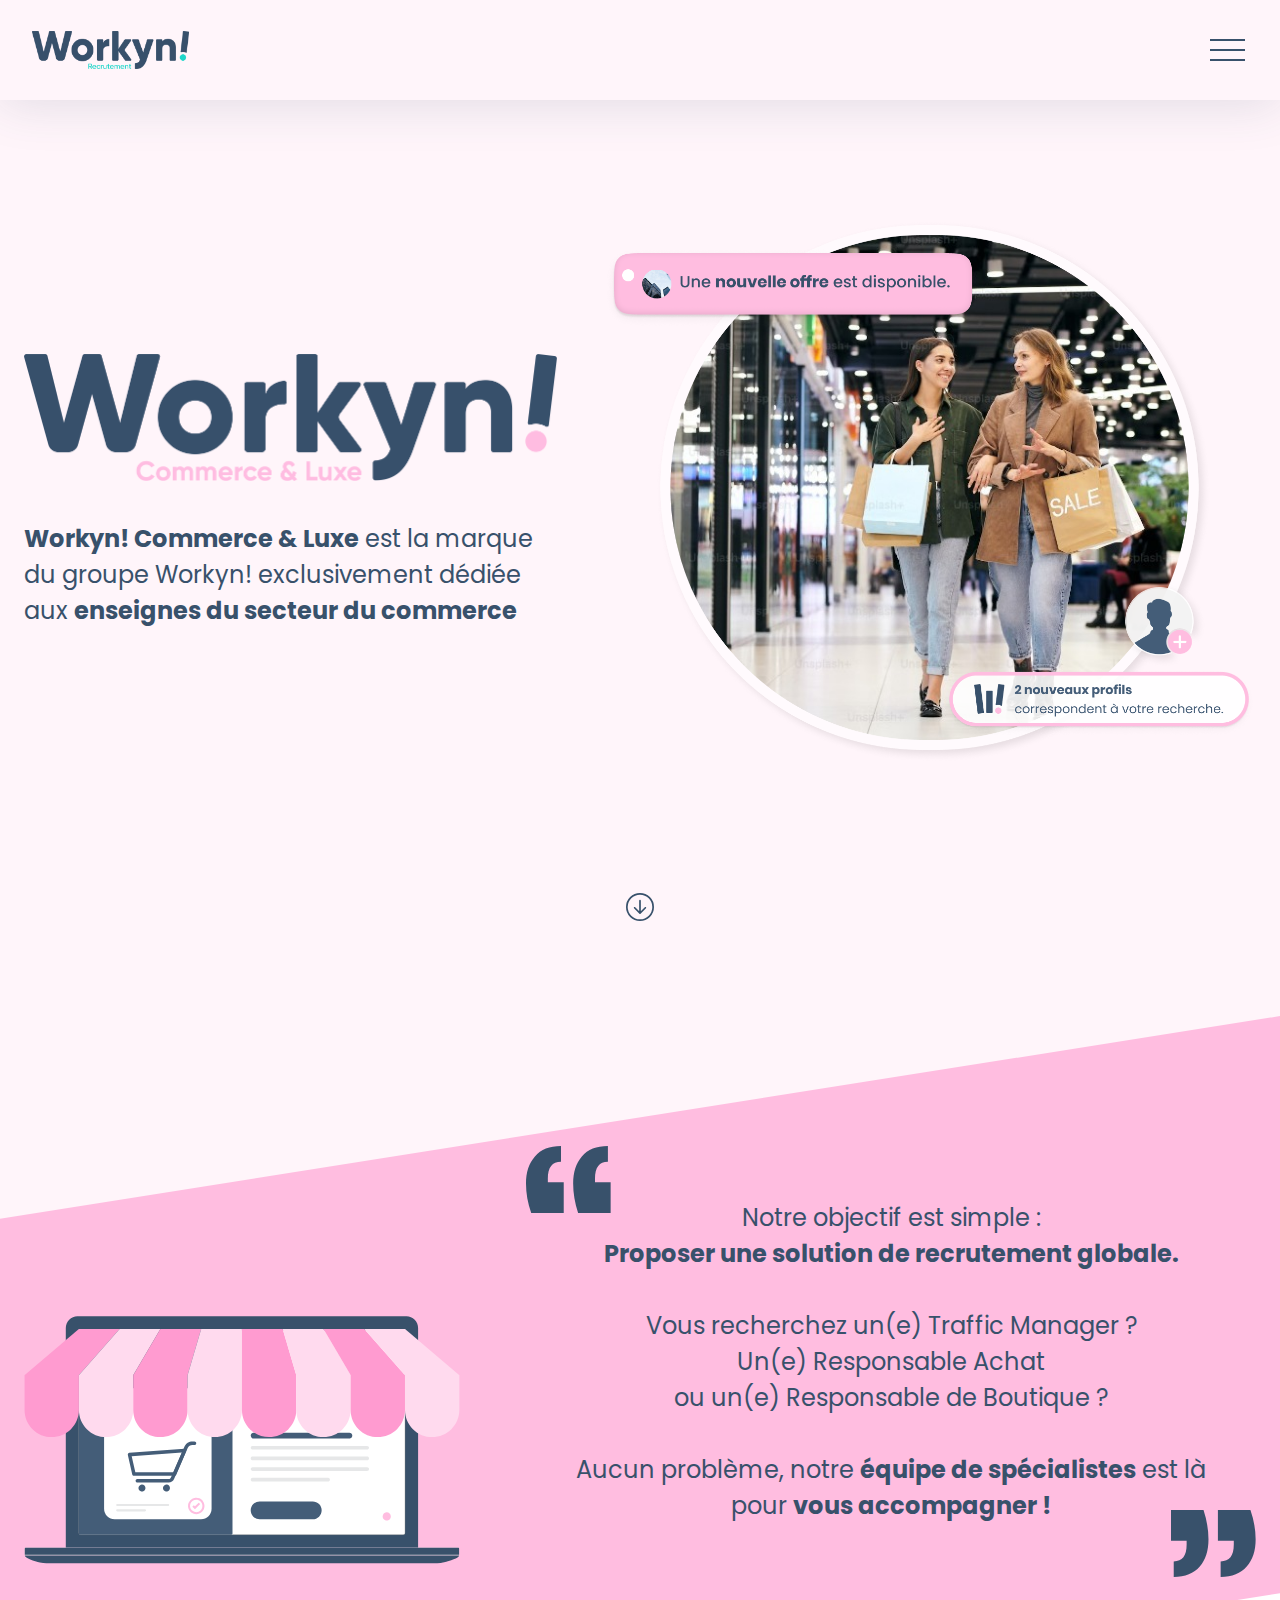
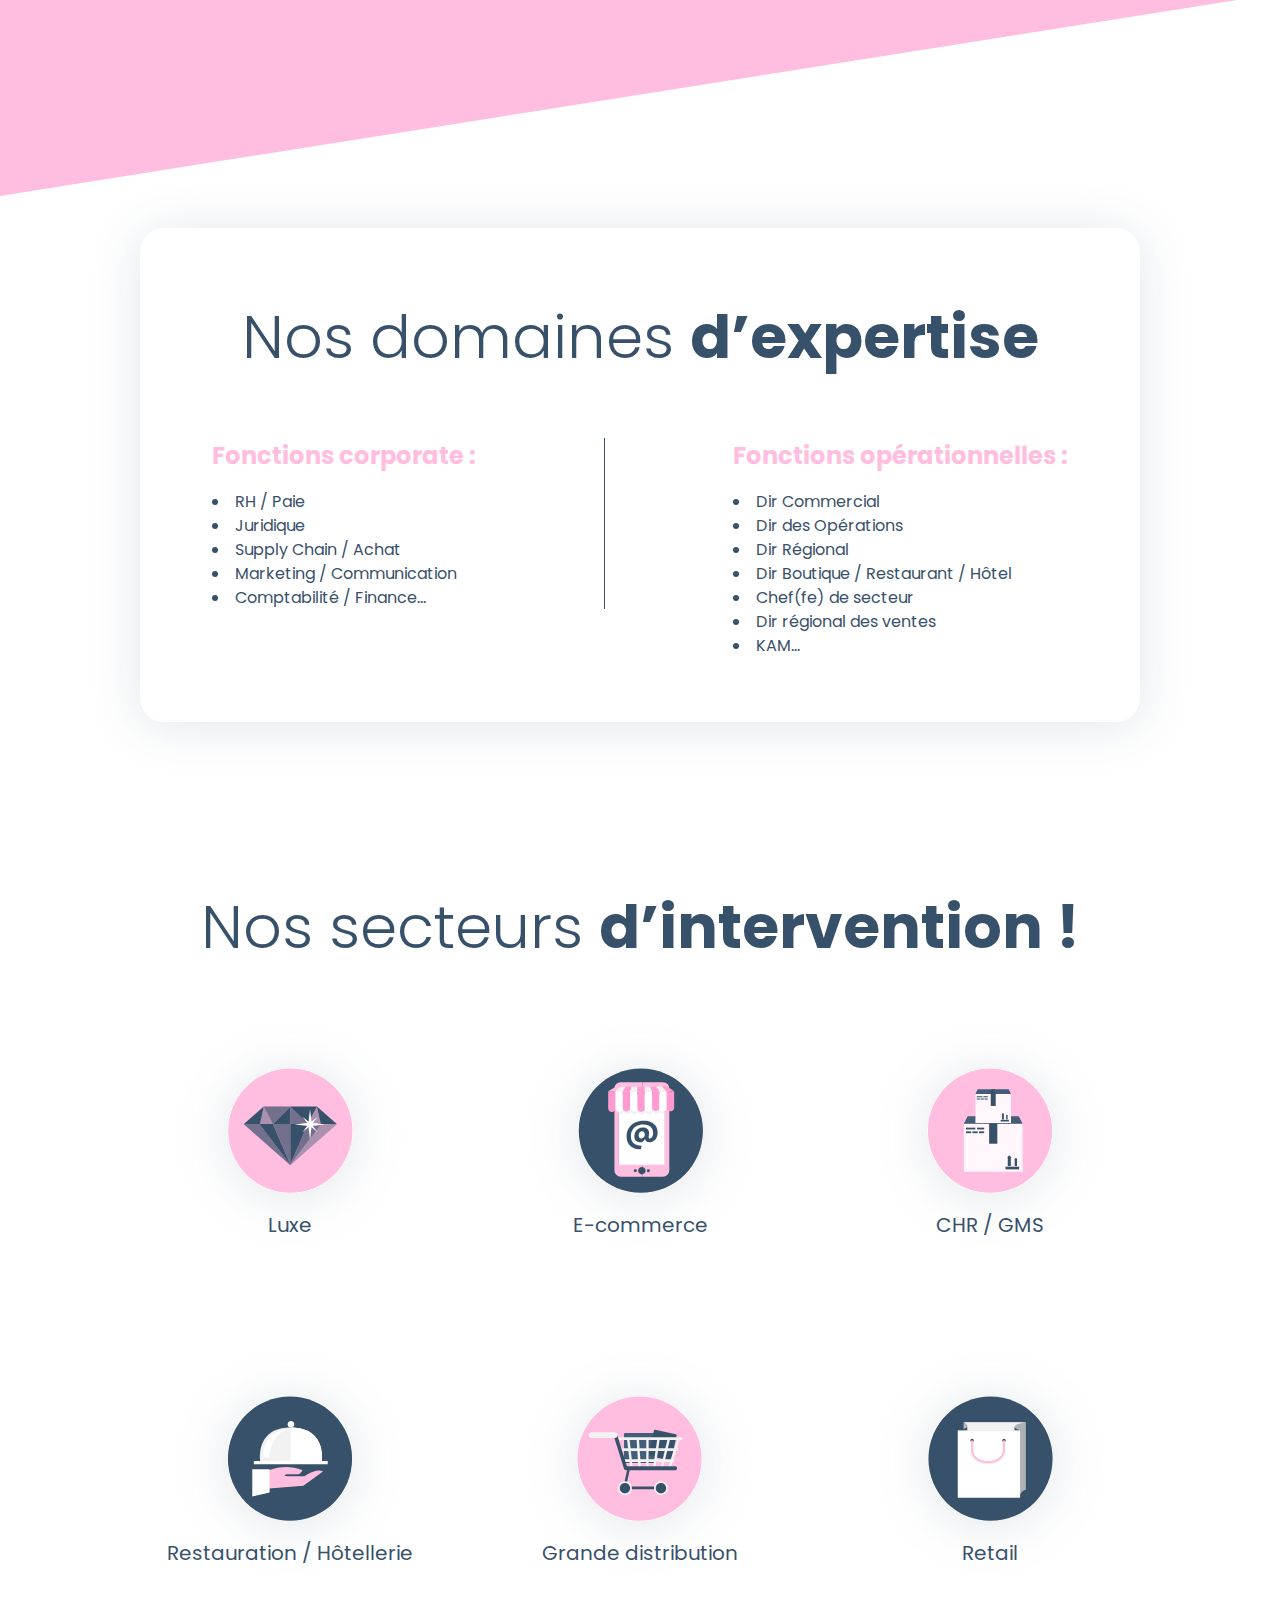
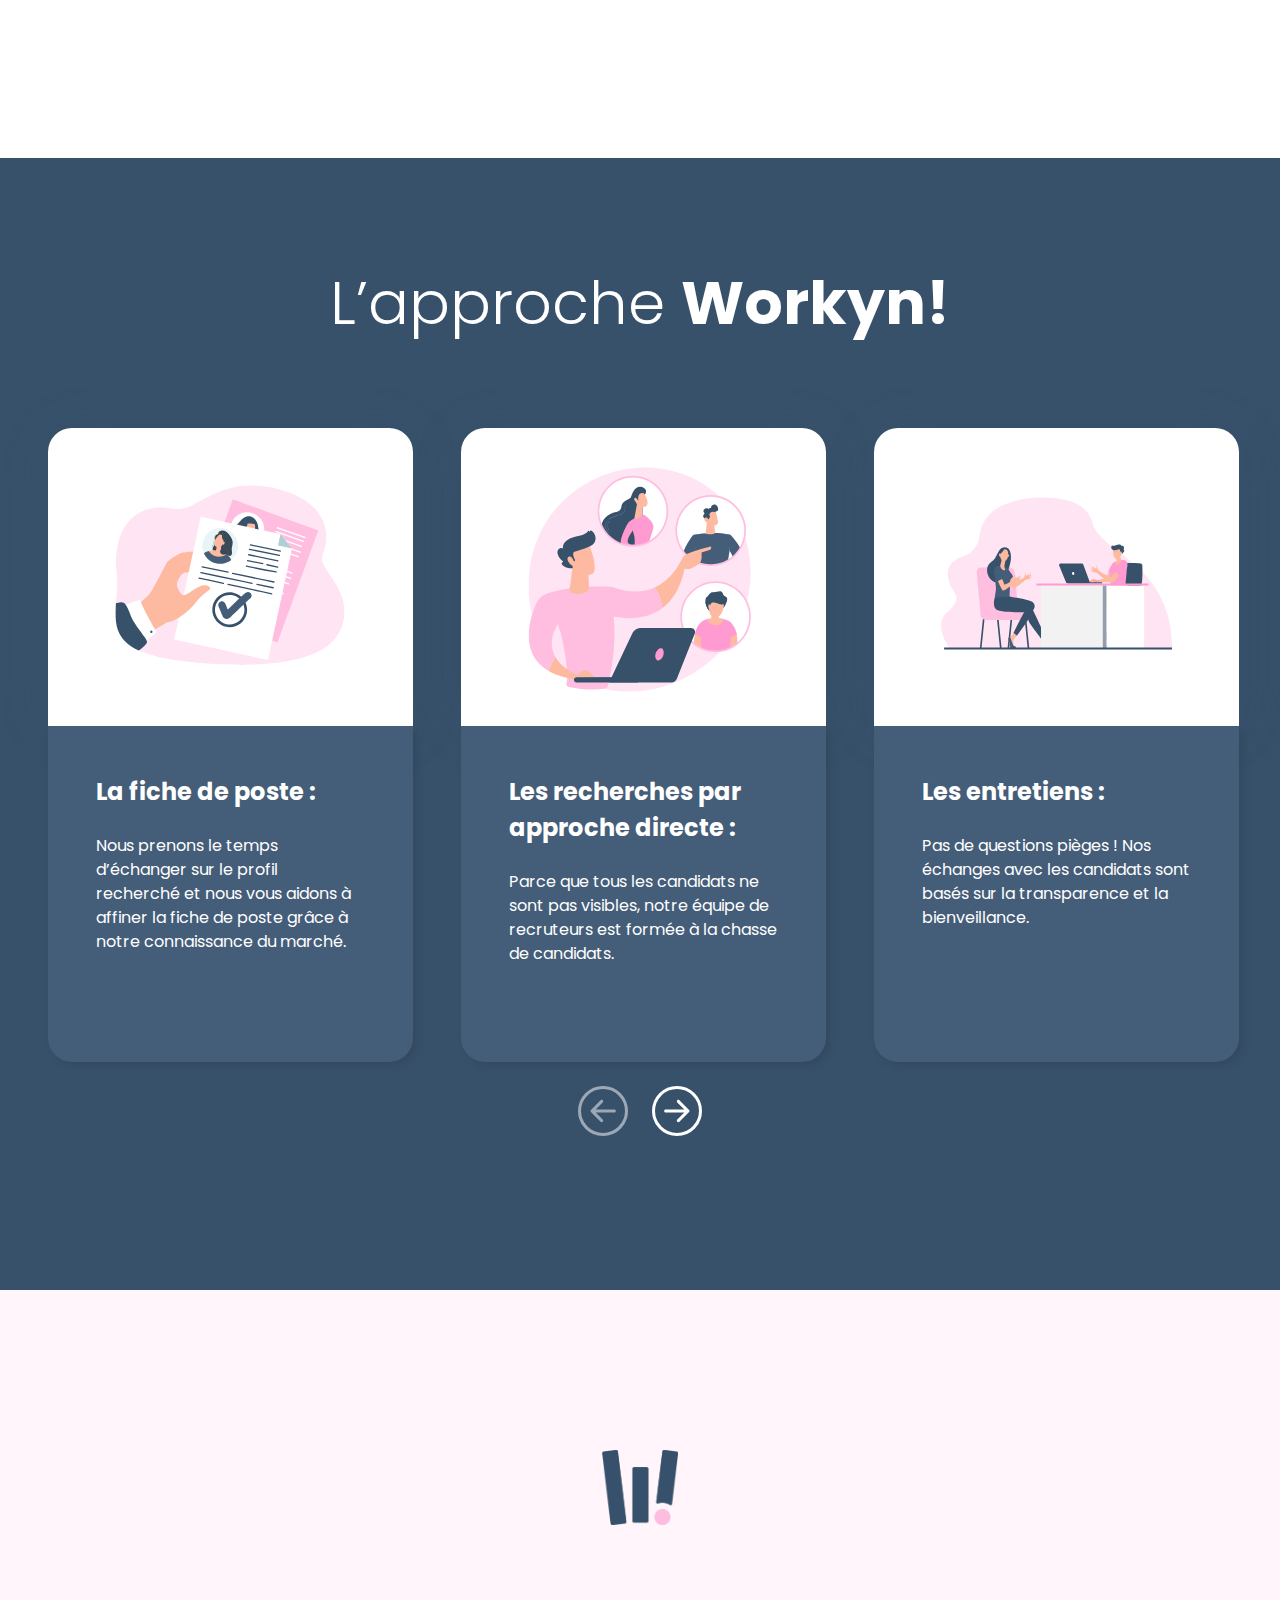
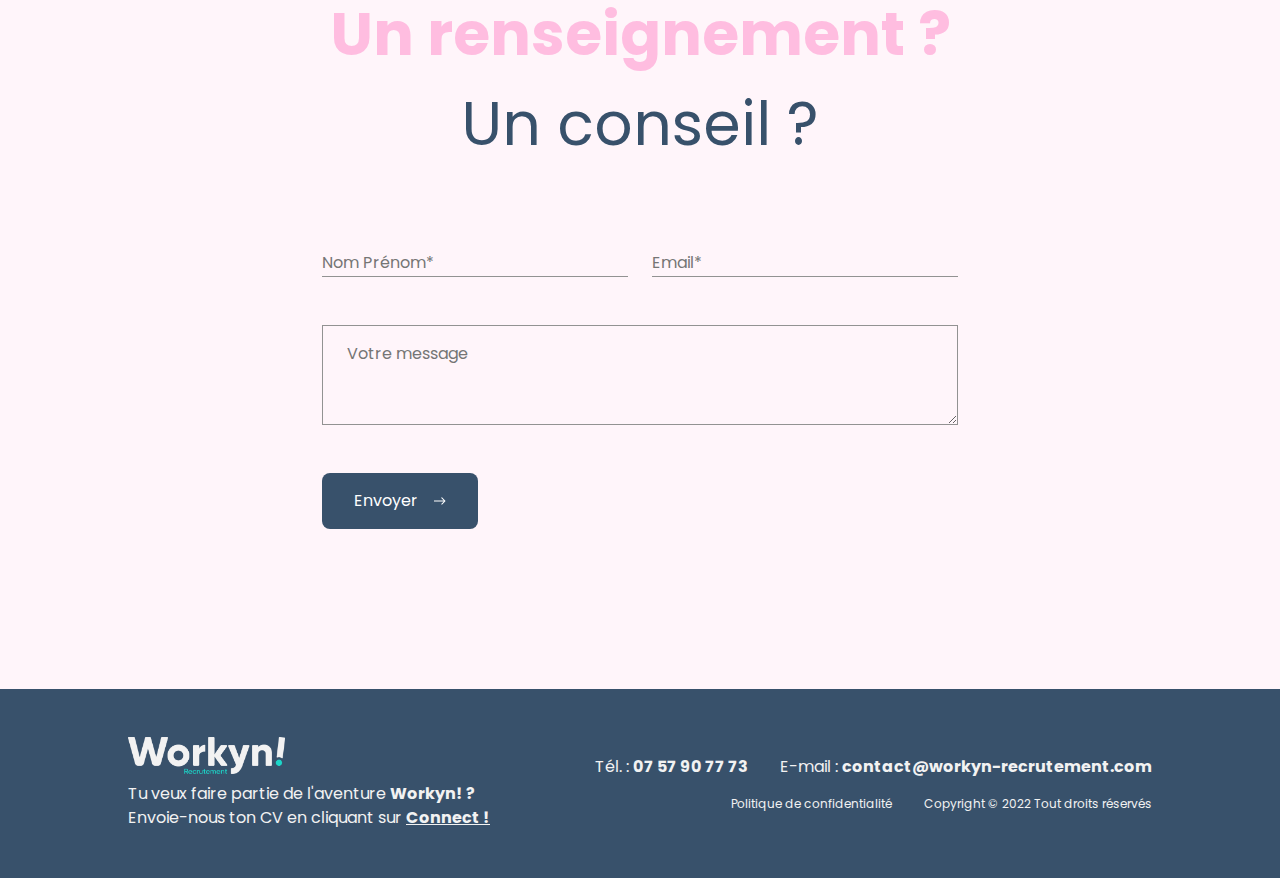
==== commerce-et-luxe.html @ 34194f25 "test" ====
<!DOCTYPE html>
<html lang="fr">

<head>
    <meta charset="UTF-8">
    <meta http-equiv="X-UA-Compatible" content="IE=edge">
    <meta name="viewport" content="width=device-width, initial-scale=1.0">
    <meta name="description" content="Le cabinet de recrutement exclusivement dédié au secteur du retail et du luxe">
    <title>Workyn! Commerce & Luxe</title>

    <!-- FEUILLE DE STYLE CSS -->
    <link rel="stylesheet" href="./style.css">

    <!-- FAVICON -->
    <link rel="icon" type="image/svg" href="./sources/icons/favicon/favicon_workyn_pink.svg">

    <!-- GOOGLE FONT POLICE -->
    <link rel="preconnect" href="https://fonts.googleapis.com">
    <link rel="preconnect" href="https://fonts.gstatic.com" crossorigin>
    <link href="https://fonts.googleapis.com/css2?family=Poppins:wght@100;200;300;400;500;600;700;800;900&display=swap"
        rel="stylesheet">
    <!-- SMTP JS -->
    <script defer src="https://smtpjs.com/v3/smtp.js"></script>

    <!-- SCRIPT JS CUSTOM -->
    <script type="text/javascript" src="./scripts/script.js" defer></script>
</head>

<body>
    <!-- ==================== HEADER ==================== -->
    <header class="  w_100 background_white">
        <div class="background_pink_light box_shadow">
            <div class="mw_1440_auto flex_between_center wrapper ">
                <a class="header_link_home" href="./index.html">
                    <img class="header_link_home_logo dblock w_100"
                        src="./sources/logos/workyn/blue/recrutement_4253_1012.png" alt="logo workyn">
                    <img class="header_link_home_icon dblock dnone w_100"
                        src="./sources/icons/workyn/blue/recrutement_1357_1334.png" alt="logo workyn">
                </a>
                <nav class="flex_center_center gap_24">
                    <a class="nav_links fw_700 color_pink " href="./commerce-et-luxe.html">Workyn! Commerce & Luxe</a>
                    <a class="nav_links fw_700 color_blue" href="./immobilier.html">Workyn! Immobilier</a>
                    <a class="nav_links fw_700 color_red" href="./legal-rh.html">Workyn! Légal & RH</a>
                    <a class="nav_links business" href="#section_goals_anchor">Qui sommes-nous ?</a>
                    <a target="_blank" class="nav_links business" href="https://workyn.teamtailor.com/#jobs">Nos offres
                        d’emploi</a>
                    <a class="nav_links business" href="#section_contact_anchor">Contacts</a>
                    <a target="_blank" href="https://www.linkedin.com/company/workyn-recrutement"><img class="dblock"
                            src="./sources/icons/linkedin/linkedin_pink.svg" alt="logo linkedin"></a>
                    <div class="header_scroll dnone flex_center_center gap_24">
                        <p>|</p>
                        <a class="nav_links business" href="#section_contact_anchor">Je recrute</a>
                        <a class="nav_links business" target="_blank" href="https://workyn.teamtailor.com/#jobs">Toutes
                            nos
                            offres</a>
                    </div>
                </nav>
                <button class="dnone nav_toggler" type="button" aria-label="toggle curtain navigation">
                    <span class="line l1"></span>
                    <span class="line l2"></span>
                    <span class="line l3"></span>
                </button>
            </div>
        </div>
    </header>
    <!-- ==================== MAIN ==================== -->
    <main>
        <!-- ==================== SECTION 1 Introduction sous page ==================== -->
        <section class="section_introduction_page background_pink_light">
            <div class="flex_between_center flex_column_under_1200 gap_48 gap_32_under_576 mw_1312_auto">
                <div class="section_introduction_page_content">
                    <img class="dblock w_100 mb_40 mb_24_under_576"
                        src="./sources/logos/workyn/blue/business_4268_1020.png" alt="logo business workyn">
                    <h1 class="h1_24_36 fadein"><strong>Workyn! Commerce & Luxe</strong> est la marque du groupe Workyn!
                        exclusivement dédiée
                        aux <strong>enseignes du secteur du commerce</strong></h1>
                </div>
                <img class="section_introduction_page_img dblock" src="./sources/img/section_hero/business.png"
                    alt="illustration business">
            </div>
            <div class="section_introduction_anchor section_introduction_page_anchor flex_center">
                <a href="#section_goals_anchor"><img class="dblock"
                        src="./sources/icons/arrow/arrow_down_blue_28_28.svg" alt="anchor blue">
            </div></a>
        </section>
        <!-- ==================== SECTION 2 GOALS ==================== -->
        <section class="section_goals  ">
            <div class="wrapper mw_1312_auto">
                <div class="section_goals_ribbon_container background_pink"></div>
                <div class="section_goals_content flex_between">
                    <div class="section_goals_content_img flex_column">
                        <img class="dblock" src="./sources/logos/pages/section_goals/business.svg" alt="photo antoine">
                    </div>
                    <div class="section_goals_content_text flex_column gap_16">
                        <span id="section_goals_anchor" class="anchor"></span>
                        <img class="dblock align_self_start" src="./sources/icons/quote/quote_blue_up_25_20.svg"
                            alt="quote icon">
                        <h3 class="color_blue_strong align_self_center text_center">Notre objectif est simple :
                            <br>
                            <strong>Proposer une solution de recrutement globale.</strong>
                            <br>
                            <br>Vous recherchez un(e) Traffic Manager ?
                            <br>Un(e) Responsable Achat
                            <br>ou un(e) Responsable de Boutique ?
                            <br>
                            <br>Aucun problème, notre <strong>équipe de spécialistes</strong> est là pour
                            <strong>vous
                                accompagner !</strong>
                        </h3>
                        <img class="dblock align_self_end second_element"
                            src="./sources/icons/quote/quote_blue_down_25_20.svg" alt="quote icon">
                    </div>
                </div>
            </div>
        </section>
        <!-- ==================== SECTION 3 EXPERT ==================== -->
        <section id="section_expert" class="section_expert background_white">
            <div class="section_expert_container box_shadow mw_1000_auto">
                <h2 class="text_center mb_56">Nos domaines <strong>d’expertise</strong></h2>
                <div class="section_expert_content flex_between">
                    <div>
                        <h4 class="color_pink mb_16">Fonctions corporate :</h4>
                        <ul>
                            <li>RH / Paie</li>
                            <li>Juridique</li>
                            <li>Supply Chain / Achat</li>
                            <li>Marketing / Communication</li>
                            <li>Comptabilité / Finance...</li>
                        </ul>
                    </div>
                    <div class="section_expert_content_separator background_blue_strong"></div>
                    <div>
                        <h4 class="color_pink mb_16">Fonctions opérationnelles :</h4>
                        <ul>
                            <li>Dir Commercial</li>
                            <li>Dir des Opérations</li>
                            <li>Dir Régional</li>
                            <li>Dir Boutique / Restaurant / Hôtel</li>
                            <li>Chef(fe) de secteur</li>
                            <li>Dir régional des ventes</li>
                            <li>KAM...</li>
                        </ul>
                    </div>
                </div>
            </div>
        </section>
        <!-- ==================== SECTION 4 SECTORS ==================== -->
        <section class="section_sectors background_white">
            <h2 class="text_center mb_48">Nos secteurs <strong>d’intervention !</strong></h2>
            <div class="section_sectors_container my_auto flex_column">
                <div class="">
                    <div class="section_sectors_img_container">
                        <img class="dblock" src="./sources/logos/sectors/business/sector1.svg" alt="sectors logo">
                        <span class="">Luxe</span>
                    </div>
                    <div class="section_sectors_img_container">
                        <img class="dblock" src="./sources/logos/sectors/business/sector2.svg" alt="sectors logo">
                        <span class="">E-commerce</span>
                    </div>
                    <div class="section_sectors_img_container">
                        <img class="dblock" src="./sources/logos/sectors/business/sector3.svg" alt="sectors logo">
                        <span class="">CHR / GMS</span>
                    </div>
                </div>
                <div class="">
                    <div class="section_sectors_img_container">
                        <img class="dblock" src="./sources/logos/sectors/business/sector4.svg" alt="sectors logo">
                        <span class="">Restauration / Hôtellerie</span>
                    </div>
                    <div class="section_sectors_img_container">
                        <img class="dblock" src="./sources/logos/sectors/business/sector5.svg" alt="sectors logo">
                        <span class="">Grande distribution</span>
                    </div>
                    <div class="section_sectors_img_container">
                        <img class="dblock" src="./sources/logos/sectors/business/sector6.svg" alt="sectors logo">
                        <span class="">Retail</span>
                    </div>
                </div>
            </div>
        </section>
        <!-- ==================== SECTION 5 APPROACH ==================== -->
        <section class="section_approach background_blue_strong">
            <span id="section_approach_top"></span>
            <h2 class="text_center color_white">L’approche <strong>Workyn!</strong></h2>
            <div class="section_approach_cards_container mw_1440_auto flex gap_48">
                <div class="section_approach_card">
                    <div class="section_approach_card_image flex_center_center background_white w_100">
                        <img class="dblock" src="./sources/logos/cards/business/card1.svg" alt="image cards APPROACH">
                    </div>
                    <div class="section_approach_card_content  color_white w_100">
                        <h4>La fiche de poste :</h4>
                        <p><br>Nous prenons le temps d’échanger sur le profil recherché et nous vous aidons à affiner la
                            fiche de poste grâce à notre connaissance du marché.</p>
                    </div>
                </div>
                <div class="section_approach_card">
                    <div class="section_approach_card_image flex_center_center background_white w_100">
                        <img class="dblock" src="./sources/logos/cards/business/card2.svg" alt="image cards APPROACH">
                    </div>
                    <div class="section_approach_card_content  color_white w_100">
                        <h4>Les recherches par approche directe :</h4>
                        <p><br>Parce que tous les candidats ne sont pas visibles, notre équipe de recruteurs est formée
                            à la chasse de candidats.</p>
                    </div>
                </div>
                <div class="section_approach_card">
                    <div class="section_approach_card_image flex_center_center background_white w_100">
                        <img class="dblock" src="./sources/logos/cards/business/card3.svg" alt="image cards APPROACH">
                    </div>
                    <div class="section_approach_card_content  color_white w_100">
                        <h4>Les entretiens :</h4>
                        <p><br>Pas de questions pièges ! Nos échanges avec les candidats sont basés sur la transparence
                            et la bienveillance.</p>
                    </div>
                </div>
                <div class="section_approach_card">
                    <div class="section_approach_card_image flex_center_center background_white w_100">
                        <img class="dblock" src="./sources/logos/cards/business/card4.svg" alt="image cards APPROACH">
                    </div>
                    <div class="section_approach_card_content  color_white w_100">
                        <h4>Les remontées d’informations :</h4>
                        <p><br>Tout au long du processus de recrutement, nous vous partageons les informations
                            spécifiques au secteur (rémunération, volumétrie de CV, concurrence…).</p>
                    </div>
                </div>
                <div class="section_approach_card">
                    <div class="section_approach_card_image flex_center_center background_white w_100">
                        <img class="dblock" src="./sources/logos/cards/business/card5.svg" alt="image cards APPROACH">
                    </div>
                    <div class="section_approach_card_content  color_white w_100">
                        <h4>Le suivi post intégration :</h4>
                        <p><br>Notre collaboration ne s’arrête pas au recrutement du candidat. Tous les candidats
                            bénéficient d’un suivi personnalisé après leur prise de poste.</p>
                    </div>
                </div>
            </div>
            <div class="section_approach_cards_buttons flex_center_center mw_1440_auto gap_24">
                <span id="section_approach_cards_button_previous">
                    <img class="dblock" src="./sources/icons/arrow/arrow_circle_white.svg" alt="arrow">
                </span>
                <span class="active" id="section_approach_cards_button_next"><img class="dblock"
                        src="./sources/icons/arrow/arrow_circle_white.svg" alt="arrow"></span>
            </div>
            <span id="section_approach_bottom" class="anchor"></span>
        </section>
        <!-- ==================== SECTION 6 CONTACT ==================== -->
        <section class="background_pink_light">
            <div id="section_contact_anchor" class="section_contact mw_700_auto">
                <img class="section_contact_icon dblock my_auto mb_64"
                    src="./sources/icons/workyn/blue/business_1357_1334.png" alt="logo workyn contact">
                <h2 class="text_center fw_400 mb_80">
                    <strong class="color_pink">Un renseignement ?</strong>
                    <br>Un conseil ?
                </h2>

                <form onsubmit="Mail(); reset(); return false;">
                    <div class="flex flex_column_under_576 gap_24 mb_48">
                        <input required class="color_grey border_1_bottom_grey dblock w_100" type="text" id="name"
                            name="name" placeholder="Nom Prénom*" pattern="[( )a-zA-Z0-9._%+-]{2,50}" maxlength="50">
                        <input required class="color_grey border_1_bottom_grey dblock w_100" type="text" id="email"
                            name="email" placeholder="Email*" pattern="[a-z0-9._%+-]+@[a-z0-9.-]+\.[a-z]{2,4}$"
                            maxlength="50">
                    </div>
                    <div class="mb_48">
                        <textarea required class="color_grey border_1_grey dblock w_100" id="message" name="message"
                            maxlength="1000" placeholder="Votre message"></textarea>
                    </div>

                    <div class="flex_between_center button_box">
                        <button disabled
                            class="dnone button_classic border_1_blue_strong hover_background_blue_strong_color_white transition_200ms_easeout">Joindre
                            un fichier</button>
                        <button type="submit"
                            class="button_classic button_hover_arrow flex_center_center background_blue_strong color_white">
                            Envoyer<span class="background_blue_strong"></span><img
                                class="dblock transition_200ms_easeout"
                                src="./sources/icons/arrow/arrow_right_white_18_8.svg"
                                alt="icone fleche blanche droite"></button>
                    </div>
                </form>
            </div>
        </section>
    </main>
    <!-- ==================== FOOTER ==================== -->
    <footer class="background_blue_strong color_white_break">
        <div class="mw_1440_auto wrapper">
            <div class=" footer_container flex_between_center flex_column_center_center_under_1200 ">

                <div class="footer_container_left">
                    <img class="my_auto_under_1200 dblock mb_8 mb_32_under_1200"
                        src="./sources/logos/workyn/white/recrutement_4253_1012.png" alt="logo workyn footer">
                    <p class="mw_250_under_1200 mb_32_under_1200 text_center_under_1200">Tu veux faire partie de
                        l'aventure
                        <strong>Workyn! ?</strong>
                        <br> Envoie-nous ton CV en cliquant sur
                        <a target="_blank" class="fw_700 underline" href="https://workyn.teamtailor.com/connect">Connect
                            !</a>
                    </p>
                </div>

                <div class="footer_container_right">
                    <div
                        class="flex flex_column_center_center_under_1200 gap_32 gap_8_under_1200 mb_16 mb_32_under_1200">
                        <p class="text_center_under_1200">Tél. : <strong class="dblock_under_1200">07 57 90 77
                                73</strong>
                        </p>
                        <p class="text_center_under_1200">E-mail : <strong
                                class="dblock_under_1200">contact@workyn-recrutement.com</strong></p>
                    </div>
                    <div class="flex_end_center flex_column_center_center_under_1200 gap_32 gap_8_under_1200">
                        <a class="p_small" href="./about/privacy.html">Politique de confidentialité</a>
                        <a class="p_small" href="./about/legal.html">Copyright © 2022 Tout droits réservés</a>
                    </div>
                </div>
            </div>
        </div>
    </footer>
</body>

</html>
---- style.css ----
/*================================ RESET CSS =======================================*/
html {
    scroll-behavior: smooth;
}

main {
    overflow: hidden;
}

*,
::after,
::before {
    margin: 0;
    padding: 0;
    box-sizing: border-box;
}

a,
button,
input,
select,
textarea {
    text-decoration: none;
    background: none;
    border: none;
    outline: none;
    color: inherit;
    font-family: inherit;
    font-style: inherit;
    font-weight: inherit;
    font-size: inherit;
    line-height: inherit;
}

a,
button {
    cursor: pointer;
}

a:focus,
a:active,
button:focus,
button:active,
input:active,
input:focus,
select:active,
select:focus,
textarea:active,
textarea:focus {
    outline: none;
    outline-color: transparent !important;
}

ul {
    list-style-position: inside;
}


/*================================ COULEUR =======================================*/

:root {
    --black: #000000;
    --white: #ffffff;
    --white_break: #F2F2F2;
    --grey: #929292;
    --blue_strong: #38516B;
    --blue: #236FE0;
    --blue_light: #236FE014;
    --green: #1DD6C9;
    --green_light: #F5FFFE;
    --pink: #FFBDE0;
    --pink_light: #FFBDE026;
    --red: #800639;
    --red_light: #F8F2F5;
    /* SHADOW-1 */
    --shadow-1: 0px 4px 50px 0px rgba(56, 81, 107, 0.15);
}

.background_black {
    background-color: var(--black);
}

.color_black {
    color: var(--black);
}

.background_white {
    background-color: var(--white);
}

.color_white {
    color: var(--white);
}

.background_white_break {
    background-color: var(--white_break)
}

.color_white_break {
    color: var(--white_break);
}

.background_grey {
    background-color: var(--grey);
}

.color_grey {
    color: var(--grey);
}

.background_blue_strong {
    background-color: var(--blue_strong);
}

.color_blue_strong {
    color: var(--blue_strong);
}

.background_blue {
    background-color: var(--blue);
}

.color_blue {
    color: var(--blue);
}

.background_blue_light {
    background-color: var(--blue_light);
}

.color_blue_light {
    color: var(--blue_light);
}

.background_green {
    background-color: var(--green);
}

.color_green {
    color: var(--green);
}

.background_green_light {
    background-color: var(--green_light);
}

.color_green_light {
    color: var(--green_light);
}

.background_pink {
    background-color: var(--pink);
}

.color_pink {
    color: var(--pink);
}

.background_pink_light {
    background-color: var(--pink_light);
}

.color_pink_light {
    color: var(--pink_light);
}

.background_red {
    background-color: var(--red);
}

.color_red {
    color: var(--red);
}

.background_red_light {
    background-color: var(--red_light);
}

.color_red_light {
    color: var(--red_light);
}

/*================================ FONTS =======================================*/
html {
    color: var(--blue_strong);
    background-color: var(--white);
    font-family: 'Poppins', sans-serif;
    font-size: 16px;
    line-height: 24px;
    font-style: normal;
    font-weight: 400;
}


/* Texte courant */
p {
    font-weight: 400;
    font-size: 16px;
    line-height: 24px;
}


/* Texte small */
.p_small {
    font-weight: 400;
    font-size: 12px;
    line-height: 18px;
}


/* Balise strong */
strong {
    font-weight: 700;
}


/* Titres principaux */
h1 {
    font-weight: 600;
    font-size: 22px;
    line-height: 26.4px;
}

.h1_24_36 {
    font-weight: 400;
    font-size: 24px;
    line-height: 36px;
}


.h1_32_48 {
    font-weight: 400;
    font-size: 32px;
    line-height: 48px;
}

h2 {
    font-weight: 300;
    font-size: 60px;
    line-height: 90px;
}

.h2_48_72 {
    font-weight: 400;
    font-size: 48px;
    line-height: 72px;
}

.h2_60_72 {
    font-weight: 300;
    font-size: 60px;
    line-height: 72px;
}


h3 {
    font-weight: 400;
    font-size: 24px;
    line-height: 36px;
}

h4 {
    font-weight: 700;
    font-size: 24px;
    line-height: 36px;
}

@media only screen and (max-width: 576px) {
    .h1_32_48 {
        font-size: 19px;
        line-height: 29px;
    }

    h2 {
        font-size: 35px;
        line-height: 52px;
    }

    .h2_48_72 {
        font-size: 30px;
        line-height: 45px;
    }

    .h2_60_72 {
        font-size: 35px;
        line-height: 39px;
    }

    h4 {
        font-size: 19px;
        line-height: 28px;
    }
}


/* Font-weight */

.fw_300 {
    font-weight: 300;
}

.fw_400 {
    font-weight: 400;
}

.fw_500 {
    font-weight: 500;
}

.fw_600 {
    font-weight: 600;
}

.fw_700 {
    font-weight: 700;
}

.fw_800 {
    font-weight: 800;
}

.fw_900 {
    font-weight: 900;
}


/*================================ FLEXBOX =======================================*/

.flex {
    display: flex;
    flex-direction: row;
}

.flex_center {
    display: flex;
    flex-direction: row;
    justify-content: center;
}

.flex_start_start {
    display: flex;
    flex-direction: row;
    justify-content: flex-start;
    align-items: start;
}

.flex_start_center {
    display: flex;
    flex-direction: row;
    justify-content: flex-start;
    align-items: center;
}

.flex_start_end {
    display: flex;
    flex-direction: row;
    justify-content: flex-start;
    align-items: flex-end;
}

.flex_center_center {
    display: flex;
    flex-direction: row;
    justify-content: center;
    align-items: center;
}

.flex_center_start {
    display: flex;
    flex-direction: row;
    justify-content: center;
    align-items: start;
}

.flex_between {
    display: flex;
    flex-direction: row;
    justify-content: space-between;
}

.flex_between_center {
    display: flex;
    flex-direction: row;
    justify-content: space-between;
    align-items: center;
}

.flex_end_center {
    display: flex;
    flex-direction: row;
    justify-content: flex-end;
    align-items: center;
}

.flex_column {
    display: flex;
    flex-direction: column;
}

.flex_column_center_center {
    display: flex;
    flex-direction: column;
    justify-content: center;
    align-items: center;
}

.flex_column_reverse {
    display: flex;
    flex-direction: column-reverse;
}

.flex_column_end {
    display: flex;
    flex-direction: column;
    justify-content: end;
}

.flex_column_between {
    display: flex;
    flex-direction: column;
    justify-content: space-between;
}

.flex_wrap {
    flex-wrap: wrap;
}

.flex_nowrap {
    flex-wrap: nowrap;
}

.flex_none {
    flex: none;
}

.align_self_start {
    align-self: flex-start;
}

.align_self_center {
    align-self: center;
}

.align_self_end {
    align-self: flex-end;
}

@media only screen and (max-width: 1200px) {
    .flex_column_under_1200 {
        flex-direction: column;
    }

    .flex_column_reverse_center_under_1200 {
        flex-direction: column-reverse;
        align-items: center;
    }

    .flex_column_center_center_under_1200 {
        display: flex;
        flex-direction: column;
        justify-content: center;
        align-items: center;
    }
}

@media only screen and (max-width: 576px) {
    .flex_column_under_576 {
        flex-direction: column;
    }
}


/*================================ TEXT ALIGN BORDER RADIUS DISPLAY BLOCK & NONE =======================================*/

.text_center {
    text-align: center;
}



.text_left {
    text-align: left;
}

.text_right {
    text-align: right;
}

.underline {
    text-decoration: underline;
}

.dblock {
    display: block;
}

.dinline {
    display: inline;
}

.dnone {
    display: none;
}

@media only screen and (max-width: 1200px) {
    .text_center_under_1200 {
        text-align: center;
    }

    .dblock_under_1200 {
        display: block;
    }
}

/*================================ MARGIN PADDING GAP WIDTH HEIGHT =======================================*/
.mw_100 {
    max-width: 100%;
}

.mw_560 {
    max-width: 560px;
}

.mw_581 {
    max-width: 581px;
}

.mw_650 {
    max-width: 650px;
}

.mw_700_auto {
    max-width: 700px;
    margin: auto;
}

.mw_730 {
    max-width: 730px;
}

.mw_800_auto {
    max-width: 800px;
    margin: auto;
}

.mw_900 {
    max-width: 900px;
}

.mw_900_auto {
    max-width: 900px;
    margin: auto;
}

.mw_1000_auto {
    max-width: 1000px;
    margin: auto;
}

.mw_1090_auto {
    max-width: 1090px;
    margin: auto;
}

.mw_1312_auto {
    max-width: 1312px;
    margin: auto;
}

.mw_1440_auto {
    max-width: 1440px;
    margin: auto;
}

.m_auto {
    margin: auto;
}

.my_auto {
    margin-left: auto;
    margin-right: auto;
}

.mr_auto {
    margin-right: auto;
}

.mb_8 {
    margin-bottom: 8px;
}

.mb_16 {
    margin-bottom: 16px;
}

.mb_24 {
    margin-bottom: 24px;
}

.mb_32 {
    margin-bottom: 32px;
}

.mb_40 {
    margin-bottom: 40px;
}

.mb_48 {
    margin-bottom: 48px;
}

.mb_56 {
    margin-bottom: 56px;
}

.mb_64 {
    margin-bottom: 64px;
}

.mb_80 {
    margin-bottom: 80px;
}

.mb_160 {
    margin-bottom: 160px;
}

.gap_8 {
    gap: 8px;
}

.gap_16 {
    gap: 16px;
}

.gap_24 {
    gap: 24px;
}

.gap_32 {
    gap: 32px;
}

.gap_48 {
    gap: 48px;
}

.gap_80 {
    gap: 80px;
}

.w_100 {
    width: 100%;
}

@media only screen and (max-width: 1200px) {
    .my_auto_under_1200 {
        margin-left: auto;
        margin-right: auto;
    }

    .mw_250_under_1200 {
        max-width: 250px;
    }

    .mb_32_under_1200 {
        margin-bottom: 32px;
    }

    .gap_8_under_1200 {
        gap: 8px;
    }
}

@media only screen and (max-width: 768px) {
    .gap_48_under_768 {
        gap: 48px;
    }
}



@media only screen and (max-width: 576px) {
    .gap_16_under_576 {
        gap: 16px;
    }

    .gap_32_under_576 {
        gap: 32px;
    }

    .mb_24_under_576 {
        margin-bottom: 24px;
    }
}



/*================================ COMPOSANTS PROJET =======================================*/

.button_classic {
    padding: 16px 32px;
    border-radius: 8px;
}

.button_hover_arrow>span {
    height: 20px;
    width: 16px;
    z-index: 10;
}

.button_hover_arrow>img {
    margin-left: -6px;
}

.button_hover_arrow:hover>img {
    transform: translateX(6px);
}

.border_1_grey {
    border: 1px solid var(--grey);
}

.border_1_blue_strong {
    border: 1px solid var(--blue_strong);
}

.border_1_bottom_grey {
    border-bottom: 1px solid var(--grey);
}

.box_shadow {
    box-shadow: 0px 4px 50px rgba(56, 81, 107, 0.15);
}

.transition_200ms_easeout {
    transition-property: all;
    transition-duration: 200ms;
    transition-timing-function: ease-out;
}

.hover_background_blue_strong_color_white:hover {
    color: white;
    background-color: #38516B;
}

.anchor {
    position: absolute;
}

.fadein {
    animation: fadein 2s;
}

@keyframes fadein {
    0% {
        opacity: 0;
    }

    100% {
        opacity: 1;
    }
}

/*================================ HEADER =======================================*/
header {
    position: fixed;
    z-index: 99;
    /* transition: all 0.3s cubic-bezier(0.73, 0.11, 0.67, 0.84); */
}

header .wrapper {
    height: 100px;
    padding: 0px 64px;
}

.header_link_home_logo {
    width: 157px;
}

.header_link_home_icon {
    width: 36px;
}

.header_scroll>a {
    font-weight: 700;
}

header.header_big .header_link_home_logo {
    display: none !important;
}

header.header_big .header_link_home_icon {
    display: block !important;
}

header.header_big .header_scroll {
    display: flex !important;
}


.nav_links {
    border-bottom: 2px solid rgba(29, 214, 202, 0);
    font-size: 14px;
}

.nav_links:hover {
    border-bottom-color: var(--green);
}

.nav_links.realestate:hover {
    border-bottom-color: var(--blue);
}

.nav_links.business:hover {
    border-bottom-color: var(--pink);
}

.nav_links.legal:hover {
    border-bottom-color: var(--red);
}

nav>:nth-child(1):hover {
    border-bottom-color: var(--pink);
}

nav>:nth-child(2):hover {
    border-bottom-color: var(--blue);
}

nav>:nth-child(3):hover {
    border-bottom-color: var(--red);
}

/* pas possible car trop d'éléments au scroll */
/* nav>:nth-child(3) {
    margin-right: 50px;
} */


.nav_toggler {
    position: fixed;
    z-index: 10;
    /* au dessus de la navigation */
    top: 25px;
    right: 35px;
    height: 50px;
    width: 35px;
    border: none;
    outline: none;
    /* ici rien pour que ce soit + sympa, mais si accessibilité il faut le rajouter */
    cursor: pointer;
    justify-content: center;
    align-items: center;
    background: transparent;
    /* on voit que les spans */
}

.line {
    position: absolute;
    display: block;
    /* pour pouvoir donner des dimensions aux éléments */
    width: 100%;
    height: 2px;
    background: var(--blue_strong);
    transition: transform 0.3s ease-out, opacity 0.1s ease-out;
}

.l1 {
    transform: translateY(-10px);
}

.l3 {
    transform: translateY(10px);
}

/* Pour créer la croix quand on clique dessus */
.nav_toggler.active .l1 {
    transform: translateY(0px) rotate(135deg);
}

.nav_toggler.active .l2 {
    opacity: 0;
}

.nav_toggler.active .l3 {
    transform: translateY(0px) rotate(-135deg);
}

@media only screen and (max-width: 1440px) {
    header .wrapper {
        padding: 0 32px;
    }
}

@media only screen and (max-width: 1400px) {
    header .wrapper.active {
        height: auto;
        justify-content: center;
    }

    header .wrapper.active .header_link_home {
        display: none;
    }

    nav {
        flex-direction: column !important;
        transform: translateY(-100%);
        padding: 16px 0px;
    }

    nav.active {
        display: flex !important;
        transform: translate(0);
    }

    .header_scroll {
        flex-direction: column;
    }

    .header_scroll>p {
        display: none;
    }

    .nav_toggler {
        display: flex;
    }

    nav>:nth-child(3) {
        margin-right: 0px;
    }
}




/*================================ SECTION 1 INTRODUCTION =======================================*/
.section_introduction {
    padding: 192px 64px 88px 64px;
}

.section_introduction>div:first-of-type {
    row-gap: 32px;
    column-gap: 0px;
}

.section_introduction_illustration {
    width: 540px;
    max-width: 600px;
}

.section_introduction_anchor {
    margin-top: 32px;
}

.section_introduction_anchor img {
    animation: scale 1600ms ease-out infinite;
    margin-bottom: 5px;
}

@keyframes scale {
    from {
        transform: scale(1);
    }

    50% {
        transform: scale(1.35);
    }

    to {
        transform: scale(1);
    }
}

.section_introduction_animation_container {
    min-height: 72px;
    margin-bottom: 16px;
}

.section_introduction_animation_container span:last-of-type {
    position: relative;
}

.section_introduction_animation_container span:last-of-type:after {
    content: '';
    position: absolute;
    right: 8px;
    display: inline-block;
    height: 72px;
    width: 3px;
    background-color: var(--green);
    /* animation: cursor 1s infinite */
}

@keyframes cursor {
    0% {
        opacity: 1;
    }

    50% {
        opacity: 0;
    }

    100% {
        opacity: 1;
    }

}

.section_introduction {
    padding: 192px 64px 88px 64px;
}

@media only screen and (max-width: 1440px) {
    .section_introduction {
        padding: 192px 32px 88px 32px;
    }
}

@media only screen and (max-width: 1200px) {
    .section_introduction_illustration {
        width: 100%;
        margin-left: 0px;
    }

    .section_introduction_anchor {
        display: none;
    }
}


@media only screen and (max-width: 768px) {
    .section_introduction {
        padding: 192px 32px 45px 32px;
    }
}

@media only screen and (max-width: 576px) {
    .section_introduction {
        padding: 192px 24px 90px 24px;

    }

    .section_introduction_animation_container {
        min-height: 39px;
    }

    .section_introduction_animation_container span:last-of-type:after {
        height: 39px;
    }
}

/*================================ SECTION 2 BRANDS =======================================*/
.section_brands_content {
    padding: 88px 24px 80px 24px;
}

.section_brands_content h3 strong {
    position: relative;
}

.section_brands_content h3 strong img {
    position: absolute;
}

.section_brands_content h3 strong img.first_element {
    left: -35px;
    top: -12px;
}

.section_brands_content h3 strong img.second_element {
    right: -250px;
    bottom: 18px;
    /* bottom: -12px; */
}

.section_brands_cards {
    padding: 0px 24px;
    position: relative;
    display: flex;
    flex-flow: row nowrap;
    justify-content: center;
    gap: 36px;
}

.section_brands_card {
    border-radius: 32px;
    padding: 48px 40px;
    position: relative;
    width: calc(33.33% - 24px);
    max-width: 413px;
}

.section_brands_card_logo {
    display: block;
    margin: 0 auto 64px auto;
    width: 281px;
    max-width: 100%;
    height: auto;
}

.section_brands_card li {
    margin-left: 10px;
}

.section_brands_card a {
    margin: auto auto 0 0;
}

.section_brands_ribbon_container {
    position: absolute;
    left: 40%;
    top: 0;
    width: 200%;
    height: 250px;
}

.section_brands_ribbon {
    position: absolute;
    left: -50%;
    top: 20px;
    width: 200%;
    height: 300px;
    transform: rotate(9deg);
}

@media only screen and (max-width: 1200px) {
    .section_brands_ribbon {
        height: 800px;
    }

}

@media only screen and (max-width: 992px) {

    .section_brands_cards {
        flex-flow: column nowrap;
        align-items: center;
    }

    .section_brands_card {
        width: 100%;
        max-width: 413px;
    }

    .section_brands_card {
        padding: 32px;
    }

    .section_brands_card_logo {
        width: 268px;
        margin: 0 auto 24px auto;
    }
}



@media only screen and (max-width: 768px) {
    .section_brands_content {
        padding: 45px 124px 80px 124px;
    }

    .section_brands_content h3 strong img.second_element {
        right: -35px;
        bottom: -12px;
    }
}

@media only screen and (max-width: 576px) {
    .section_brands_content {
        padding: 45px 24px 80px 24px;
    }

    .section_brands_ribbon {
        height: 700px;
    }
}

/*================================ SECTION 3 RECRUITMENT =======================================*/
.section_recruitment {
    margin-top: 160px;
}

.section_recruitment_presentation {
    padding: 0px 64px;
    margin-bottom: 335px;
}

.section_recruitment_ribbon_background {
    height: 440px;
    position: relative;
}

.section_recruitment_ribbon_background_rotation {
    width: 200%;
    height: 530px;
    position: absolute;
    top: -265px;
    left: -50%;
    transform: rotate(-9deg);
}

.section_recruitment_ribbon_container {
    position: relative;
    top: -25%;
    padding: 0px 64px;
}


.section_recruitment_ribbon_container div img {
    width: 87px;
}

.section_recruitment_ribbon_container h3 {
    width: 90%;
}

.section_recruitment_ribbon_container_img {
    filter: drop-shadow(4px 4px 9px rgba(0, 0, 0, 0.10));
    position: absolute;
    width: 40%;
    top: -250px;
    right: 0;
}


@media only screen and (max-width: 1200px) {
    .section_recruitment_presentation {
        margin-bottom: 500px;
    }

    .section_recruitment_ribbon_container_img {
        top: -110%;
        right: 5%;
    }

}


@media only screen and (max-width: 768px) {
    .section_recruitment_presentation {
        padding: 0px 32px;
    }

    .section_recruitment_ribbon_container {
        top: -35%;
        padding: 0px 32px;
    }

    .section_recruitment_ribbon_container_img {
        width: 180px;
        top: -110px;
    }
}

@media only screen and (max-width: 576px) {
    .section_recruitment_presentation {
        padding: 0px 24px;
    }

    .section_recruitment_ribbon_container {
        top: -45%;
        padding: 0px 24px;
    }


}

/*================================ SECTION 4 ADN =======================================*/
.section_adn {
    padding: 0px 32px 0px 32px;
}

.section_adn_offers {
    padding: 88px 48px;
    border-radius: 16px;
    background-image: url('./sources/img/homepage_background.png');
    background-position: center;
    background-repeat: none;
    background-size: cover;
}

@media only screen and (max-width: 1200px) {
    .section_adn {
        padding: 160px 32px 0px 32px;
    }
}


@media only screen and (max-width: 576px) {

    .section_adn {
        padding: 0px 24px 0px 24px;
    }

    .section_adn_offers {
        padding: 48px 32px;
    }
}

/*================================ SECTION 5 CONTACT =======================================*/

.section_contact {
    padding: 160px 32px 160px 32px;
}

.section_contact_icon {
    width: 76px;
}

.section_contact form input {
    height: 28px;
}

.section_contact form textarea {
    padding: 16px 24px;
    height: 100px;
}

@media only screen and (max-width: 576px) {
    .section_contact {
        padding: 125px 8px 160px 8px;
    }

    .section_contact form {
        padding: 0px 16px;
    }

    .section_contact form .button_box {
        flex-direction: column;
        align-items: start;
        gap: 8px;

    }
}

/*================================ SECTION 1 SOUS PAGE INTRODUCTION =======================================*/
.section_introduction_page {
    padding: 220px 24px 0px 24px;
}

.section_introduction_page_content {
    width: 533px;
    max-width: 100%;
}

.section_introduction_page_img {
    width: 650px;
    max-width: 100%;
}

.section_introduction_page_anchor {
    margin-top: 130px;
}

@media only screen and (max-width: 1200px) {
    .section_introduction_page {
        padding: 220px 24px 0px 24px;
    }
}

@media only screen and (max-width: 576px) {
    .section_introduction_page {
        padding: 220px 24px 0px 24px;
    }

    .section_introduction_page_img {
        width: 225px;
    }
}

/*================================ SECTION 2 SOUS PAGE GOALS =======================================*/
.section_goals {
    position: relative;
}

.section_goals>div {
    position: relative;
}

.section_goals .wrapper {
    padding: 190px 0px 110px 0px;
}

.section_goals::before {
    content: '';
    position: absolute;
    display: block;
    top: 0%;
    left: 0;
    width: 100%;
    height: 60%;
    background-color: var(--pink_light);
    z-index: -1;
}

.section_goals.business::before {
    background-color: var(--blue_light);
}

.section_goals.legal::before {
    background-color: var(--red_light);
}



.section_goals_ribbon_container {
    position: absolute;
    left: -150%;
    top: 195px;
    width: 400%;
    height: 570px;
    transform: rotate(-9deg);
}

.section_goals_content_img {
    padding-top: 200px;
    max-width: 436px;
}

.section_goals_content_img>img {
    width: 100%;
}

.section_goals_content_img p {
    width: 110%;
}


.section_goals_content {
    position: relative;
    padding: 0px 24px;
}

.section_goals_content_text {
    width: 730px;
    max-width: 100%;
}

.section_goals_content_text img {
    width: 85px;
    position: relative;
}

.section_goals_content h3 {
    max-width: 655px;
}

@media only screen and (min-width: 1200px) {
    .section_goals_content_text img:first-of-type {
        top: 30px;
    }

    .section_goals_content_text.legal img:first-of-type {
        left: -40px;
    }

    .section_goals_content_text img:last-of-type {
        bottom: 30px;
    }
}


@media only screen and (max-width: 1200px) {
    .section_goals .wrapper {
        padding: 256px 0px 75px 0px;
    }


    .section_goals_ribbon_container {
        height: 750px;
        top: 150px;
    }

    .section_goals_content_img {
        flex-direction: column-reverse;
        padding-top: 0px;
        margin-top: -120px;
        text-align: center;
        max-width: 100%;
    }

    .section_goals_content_img img {
        max-width: 485px;
    }

    .section_goals_content_img p {
        width: 100%;
    }

    .section_goals_content {
        flex-direction: column-reverse;
    }

    .section_goals_content_text {
        align-self: center;
    }

    .section_goals_content_text img.second_element {
        margin-top: 60px;
    }
}

@media only screen and (max-width: 576px) {
    .section_goals .wrapper {
        padding: 120px 0px 35px 0px;
    }

    .section_goals_ribbon_container {
        height: 80%;
        top: 50px;
    }

    .section_goals_content_img {
        text-align: left;
        max-width: 250px;
    }
}

/*================================ SECTION 3 SOUS PAGE EXPERT =======================================*/
.section_expert {
    padding: 110px 64px 160px 64px;
}

.section_expert_container {
    padding: 64px 72px;
    border-radius: 24px;
}

.section_expert_container.realestate {
    max-width: 1313px;
    padding: 48px 64px;
    flex-wrap: wrap;
}

.section_expert_separator.realestate {
    width: 1.5px;
    height: 25px;
    background-color: var(--blue_strong);
}

.section_expert_container.realestate h3 {
    white-space: nowrap
}

.section_expert_container.realestate {
    gap: 20px;
}

.section_expert_content {
    gap: 48px;
}

.section_expert_container.legal {
    padding: 0;
    border-radius: unset;
    display: flex;
    flex-flow: row nowrap;
    justify-content: center;
    column-gap: 28px;
    row-gap: 20px;
}

.section_expert_domain {
    min-width: 282px;
    display: flex;
    flex-flow: column nowrap;
    gap: 21px;
}

.section_expert_domain::before {
    content: '';
    background-image: url('./sources/logos/sectors/legal/card1.svg');
    background-repeat: no-repeat;
    background-size: contain;
    display: block;
    width: 120px;
    height: 120px;
    margin: 0 auto;
}

.section_expert_domain:nth-child(2):before {
    background-image: url('./sources/logos/sectors/legal/card2.svg');
}

.section_expert_domain:nth-child(3):before {
    background-image: url('./sources/logos/sectors/legal/card3.svg');
}

.section_expert_domain:nth-child(4):before {
    background-image: url('./sources/logos/sectors/legal/card4.svg');
}


.section_expert_domain_content {
    padding: 16px 16px 16px 24px;
    border-radius: 24px;
    background-color: var(--white);
    box-shadow: var(--shadow-1);
    flex: auto;
}

.section_expert_domain_content ul {
    list-style-position: outside;
    margin-left: 16px;
}


.section_expert_domain_content h4 {
    margin-bottom: 16px;
}


.section_expert_content_separator {
    width: 1.5px;
    height: 171px;
}

@media only screen and (max-width: 1400px) {
    .section_expert_container.legal {
        flex-flow: row wrap;
    }

    .section_expert_domain {
        width: calc(50% - 14px);
    }
}

@media only screen and (max-width: 992px) {
    .section_expert {
        padding: 75px 64px 200px 64px;
    }

    .section_expert_content {
        max-width: 333px;
        margin: auto;
        flex-direction: column;
    }

    .section_expert_content_separator {
        width: 171px;
        height: 1.5px;
    }

    .section_expert_container.realestate {
        flex-direction: column;
        padding: 48px 16px;
    }

    .section_expert_separator.realestate {
        rotate: 90deg;
    }
}

@media only screen and (max-width: 768px) {
    .section_expert_domain {
        width: 100%;
        gap: 16px;
    }

    .section_expert_domain::before {
        width: 100px;
        height: 100px;
    }

}




@media only screen and (max-width: 576px) {
    .section_expert {
        padding: 35px 16px 125px 16px;
    }

    .section_expert_container {
        padding: 64px 32px;
    }
}

/*================================ SECTION 4 SOUS PAGE SECTORS =======================================*/
.section_sectors {
    padding: 0px 24px;
}

.section_sectors_container {
    max-width: 900px;
    row-gap: 78px;
    column-gap: 24px;
    text-align: center;
}

.section_sectors_container>div {
    display: flex;
    flex-flow: row wrap;
    justify-content: space-between;
}

.section_sectors_img_container {
    display: flex;
    flex-flow: column nowrap;
    align-items: center;
    width: 200px;
}

.section_sectors_img_container>img {
    width: 230px;
}

.section_sectors_container_realestate {
    font-size: 20px;
    line-height: 30px;
    gap: 16px;
}

.section_sectors_container_realestate img {
    width: 120px;
}

.section_sectors_container span {
    font-size: 20px;
    line-height: 30px;
    height: 60px;
    display: inline-block;
    white-space: nowrap;
    margin-top: -40px;
}

@media only screen and (max-width: 1200px) {
    .section_sectors_container_realestate {
        width: 300px;
    }
}


@media only screen and (max-width: 768px) {
    .section_sectors_container {
        flex-direction: row;
        justify-content: center;
    }

    .section_sectors_container_realestate {
        width: 170px;
    }

    .section_sectors_container div {
        flex-direction: column;
        gap: 32px;
    }

    .section_sectors_container span {
        white-space: wrap;
    }
}

@media only screen and (max-width: 576px) {
    .section_sectors_img_container {
        max-width: 180px;
    }

    .section_sectors_container_realestate {
        gap: 10px;
        width: 100%;
    }

    .section_sectors_container_realestate img {
        width: 100px;
    }
}

/*================================ SECTION 4 BIS SECTORS OPERATIONS =======================================*/
.section_operations {
    margin-top: 160px;
    padding: 0px 32px;
}

.section_operations_container {
    border-radius: 24px;
    padding: 48px 88px;
}

.section_operations_content,
.section_operations_content>div {
    justify-content: center;
    gap: 24px;
}

.section_operations_content_separator {
    width: 1.5px;
    max-height: 120px;
    background-color: var(--blue);
    flex: none;
}

.section_operations_content li {
    white-space: nowrap;
}

@media only screen and (max-width: 1200px) {
    .section_operations_content {
        flex-direction: column;
    }

    .section_operations_content ul {
        width: 281px;
        max-width: 50%;
    }

    .section_operations_content_bottom::before {
        content: '';
        display: block;
        margin: 30px 0px;
        width: 160px;
        height: 1.5px;
        background-color: var(--blue);
    }

    .section_operations_content_separator {
        display: none;
    }

    .section_operations_content {
        gap: 0px;
    }

    .section_operations_content>div {
        gap: 60px;
    }

}


@media only screen and (max-width: 768px) {
    .section_operations_container {
        padding: 48px 32px;
    }

    .section_operations_content>div {
        flex-direction: column;
        gap: 0px;
    }

    .section_operations_content_middle::before {
        content: '';
        display: block;
        margin: 30px 0px;
        width: 160px;
        height: 1.5px;
        background-color: var(--blue);
    }
}

@media only screen and (max-width: 576px) {
    .section_operations {
        margin-top: 125px;
        padding: 0px 24px;
    }
}

/*================================ SECTION 5 SOUS PAGE APPROCHE =======================================*/
.section_approach {
    padding: 100px 48px 130px 48px;
    margin: 160px 0px 0px 0px;
}

.section_approach h2 {
    padding: 0px 24px 80px 24px;
}

.section_approach_cards_container {
    overflow-y: visible;
}

.section_approach_cards_container::-webkit-scrollbar {
    display: none;
    width: 0 !important;
    height: 0 !important;
}

.section_approach_cards_buttons {
    padding: 24px;
}

.section_approach_cards_buttons img {
    width: 50px;
    height: 50px;
}

.section_approach_cards_buttons span {
    transition: transform 200ms ease;
    cursor: default;
    opacity: 50%;
}

#section_approach_cards_button_next {
    rotate: -90deg;
}

#section_approach_cards_button_previous {
    rotate: 90deg;
}

#section_approach_cards_button_next.active,
#section_approach_cards_button_previous.active {
    opacity: 100% !important;
    cursor: pointer !important;
}

#section_approach_cards_button_next.active:hover,
#section_approach_cards_button_previous.active:hover {
    transform: scale(1.2);
}



.section_approach_card {
    width: 365px;
    height: 634px;
    flex: none;
    transition: transform 500ms ease 0s;
}

.section_approach_card_image {
    height: 47%;
    border-radius: 24px 24px 0px 0px;

    /* SHADOW-1 */
    box-shadow: 0px 4px 50px 0px rgba(56, 81, 107, 0.15);
}

.section_approach_card_image img {
    width: 64%;
}

.section_approach_card_content {
    height: 53%;
    border-radius: 0px 0px 24px 24px;
    padding: 48px;
    background-color: #445D78;
    /* SHADOW-2 */
    box-shadow: 4px 4px 9px 0px rgba(0, 0, 0, 0.10);
}



@media only screen and (max-width: 768px) {
    .section_approach {
        padding: 100px 24px;
        margin: 200px 0px 0px 0px;
    }
}

@media only screen and (max-width: 576px) {
    .section_approach {
        margin: 125px 0px 0px 0px;
    }

    .section_approach_cards_buttons {
        display: none;
    }

    .section_approach h2 {
        padding: 0px 24px 80px 24px;
    }

    .section_approach_cards_container {
        gap: 32px;
        overflow-y: auto;
    }

    .section_approach_card {
        width: 216px;
        height: 384px;
    }

    .section_approach_card_content {
        padding: 24px;
    }

    .section_approach_card_content h4 {
        font-size: 16px;
        line-height: 24px;
    }

    .section_approach_card_content p {
        font-size: 10px;
        line-height: 15px;
    }
}



/*================================ FOOTER =======================================*/
.footer_container {
    padding: 48px 10%;
}

.footer_container_left img {
    width: 157px;
}

@media only screen and (max-width: 1200px) {
    .footer_container {
        padding: 48px 16px;
    }
}
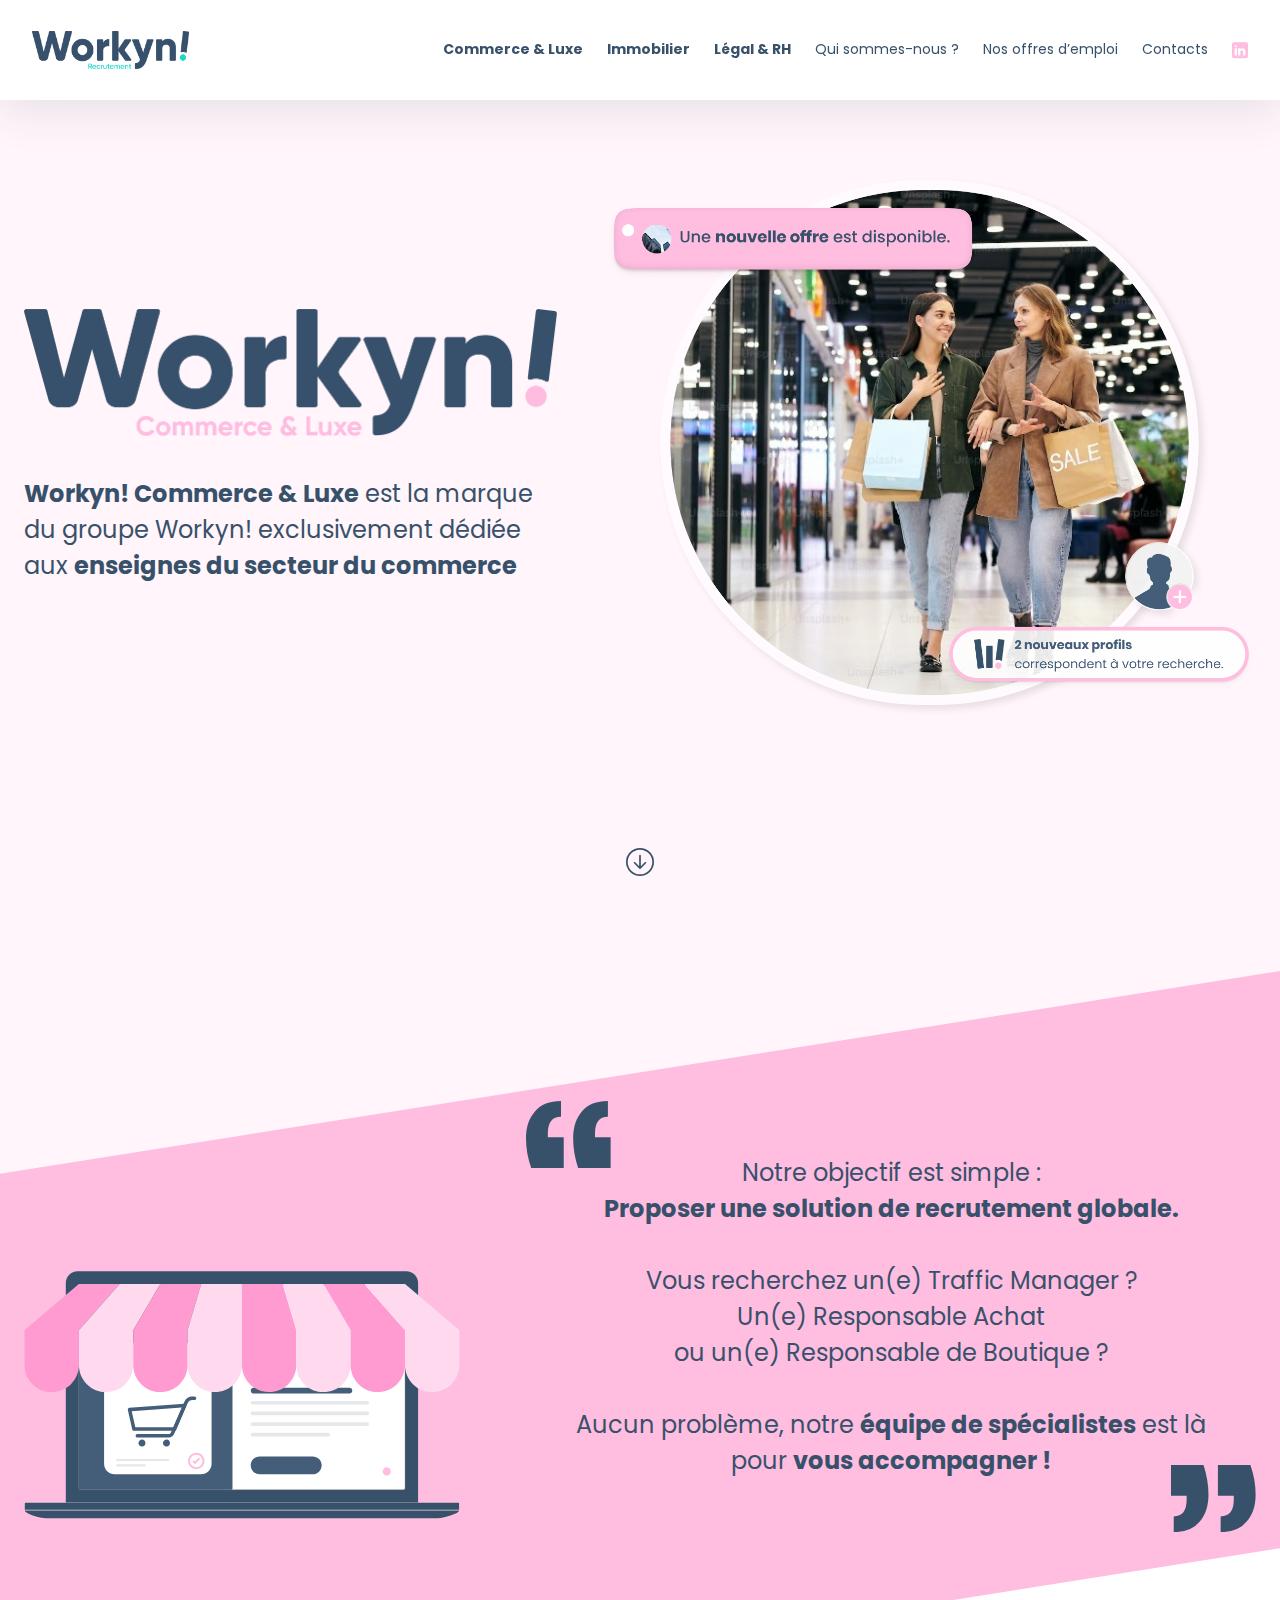
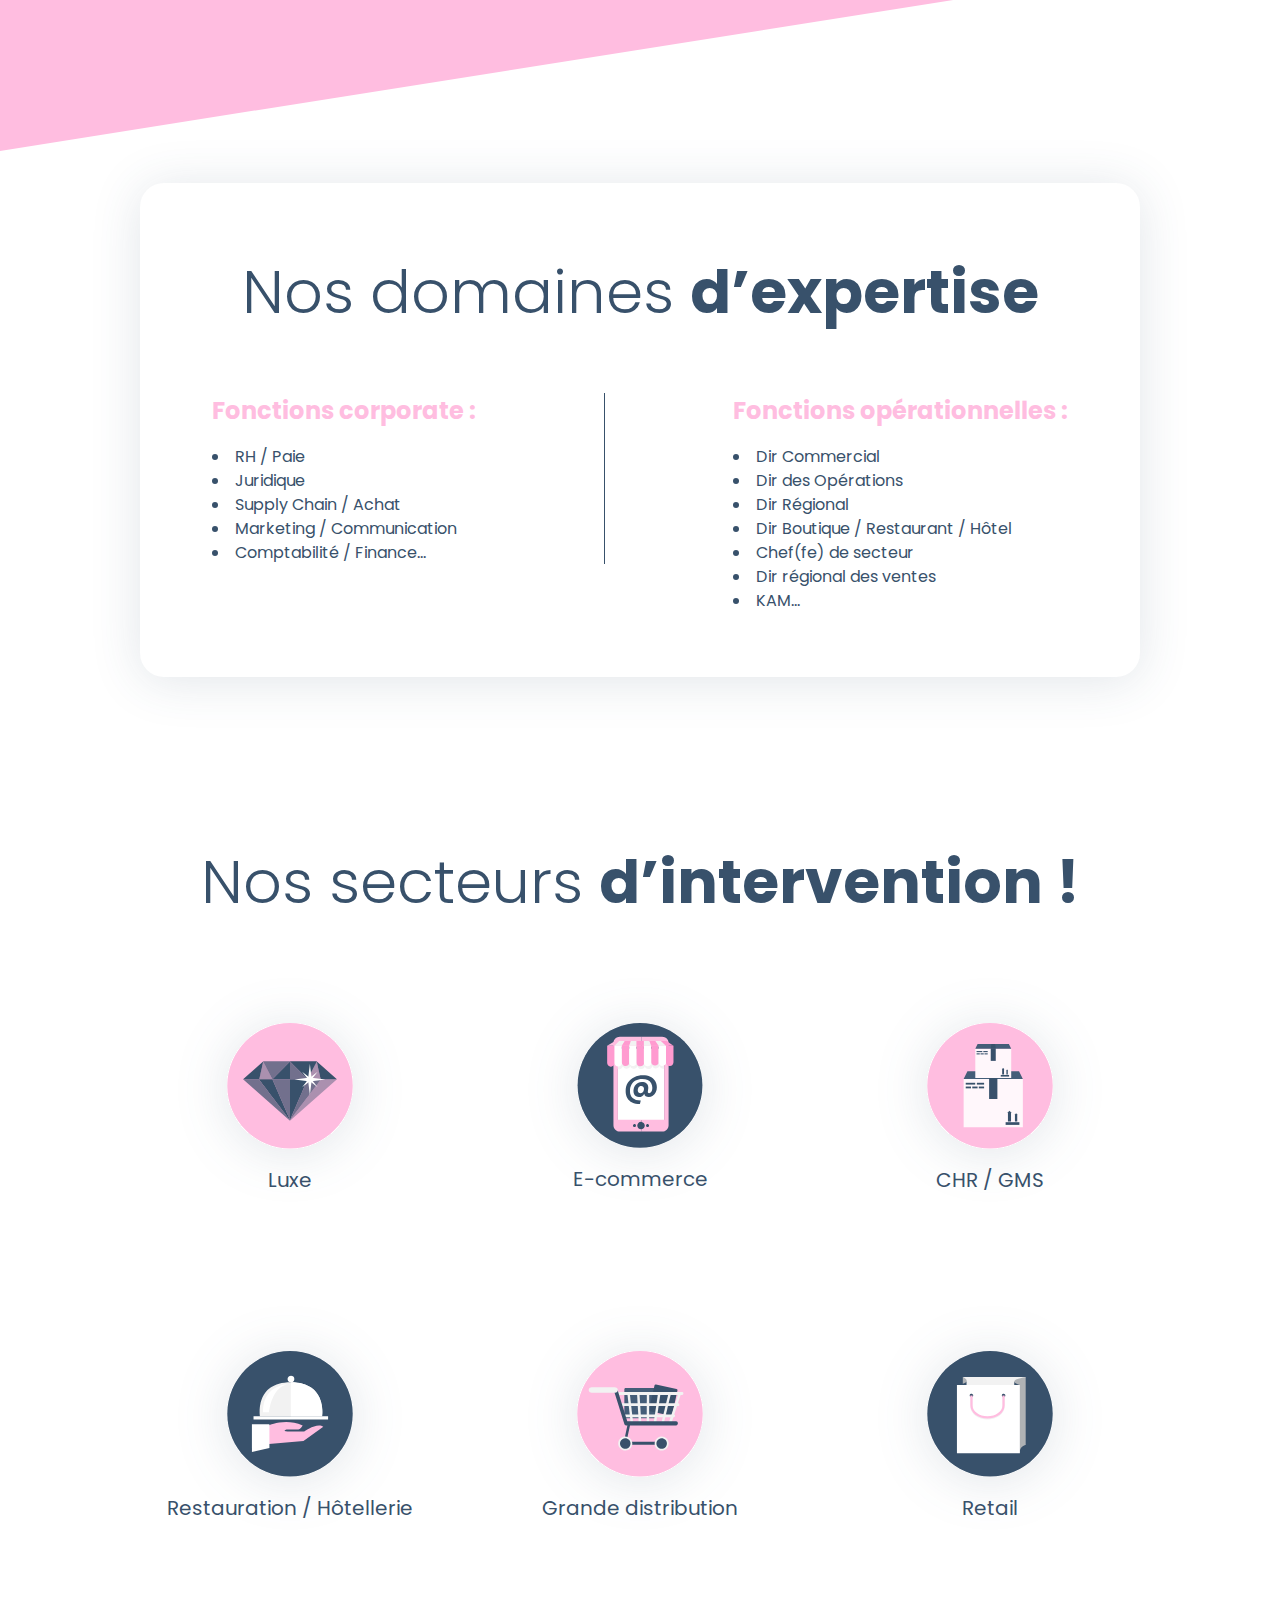
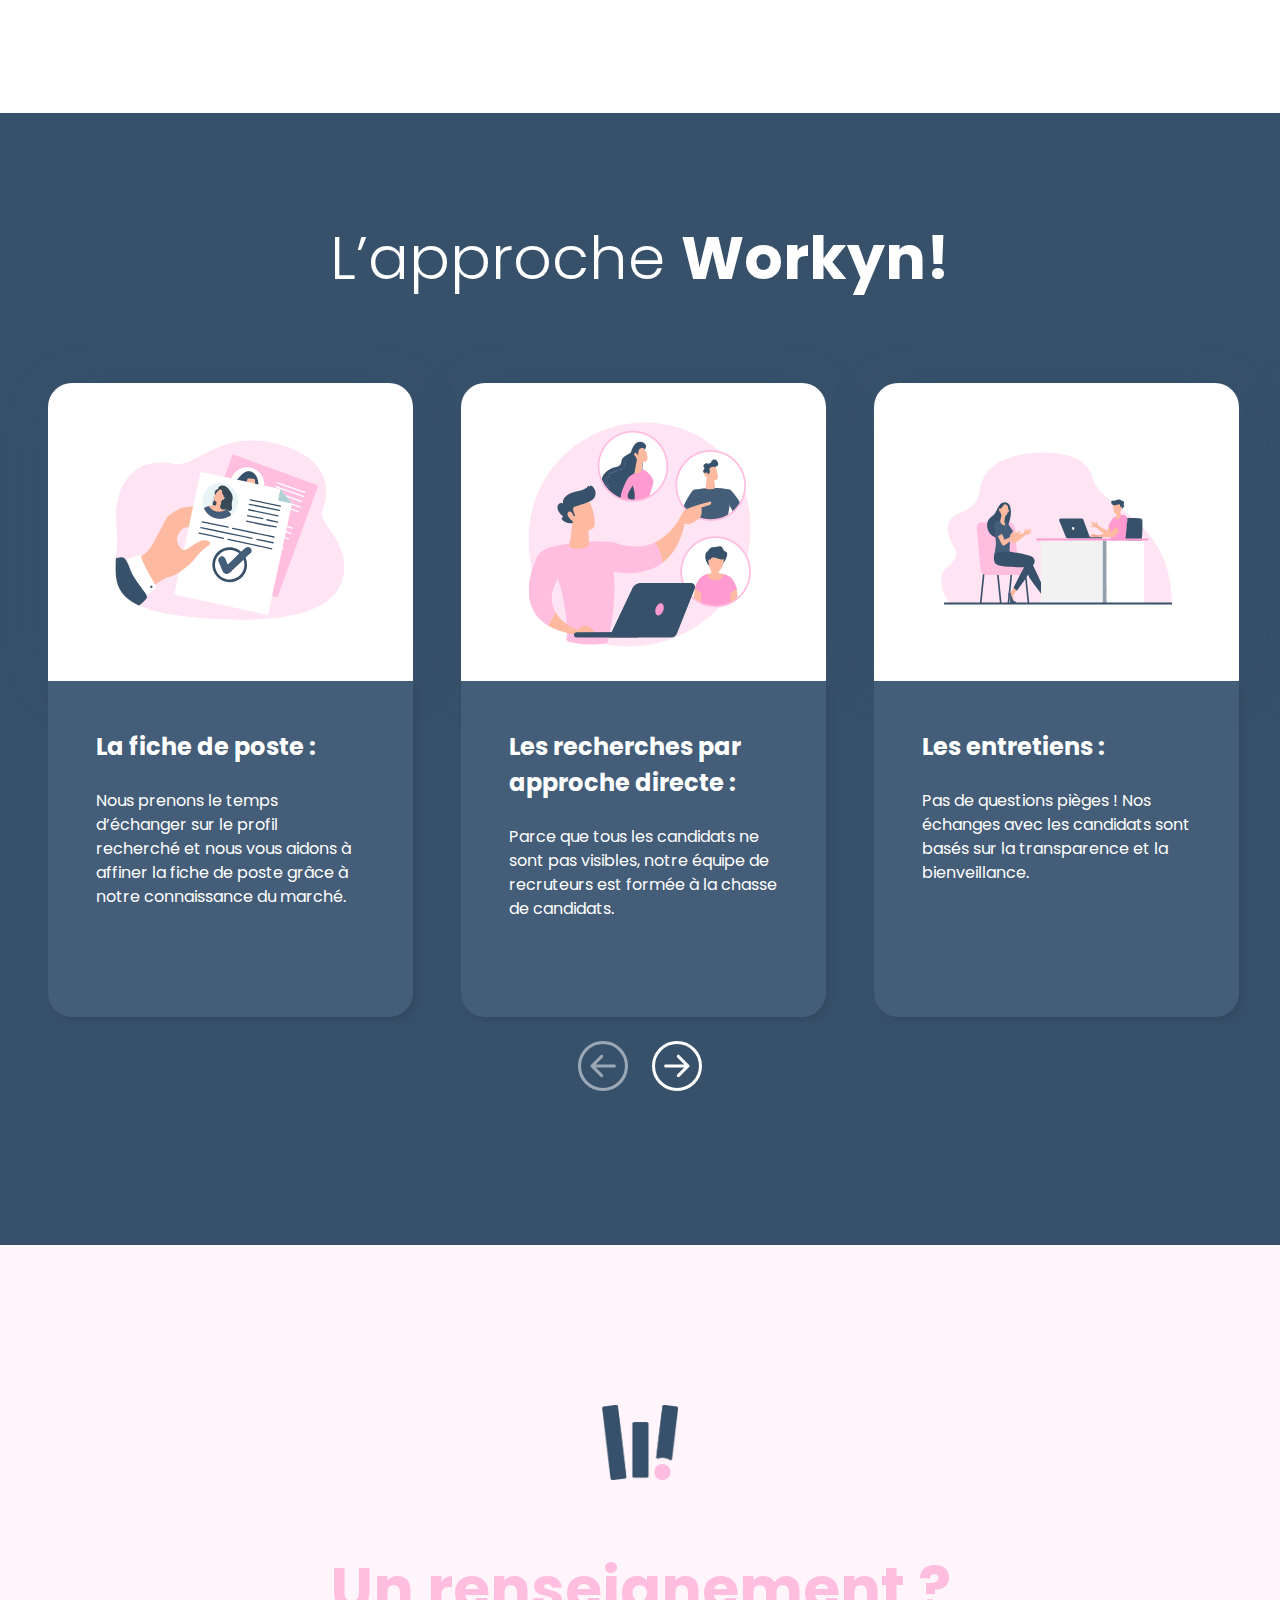
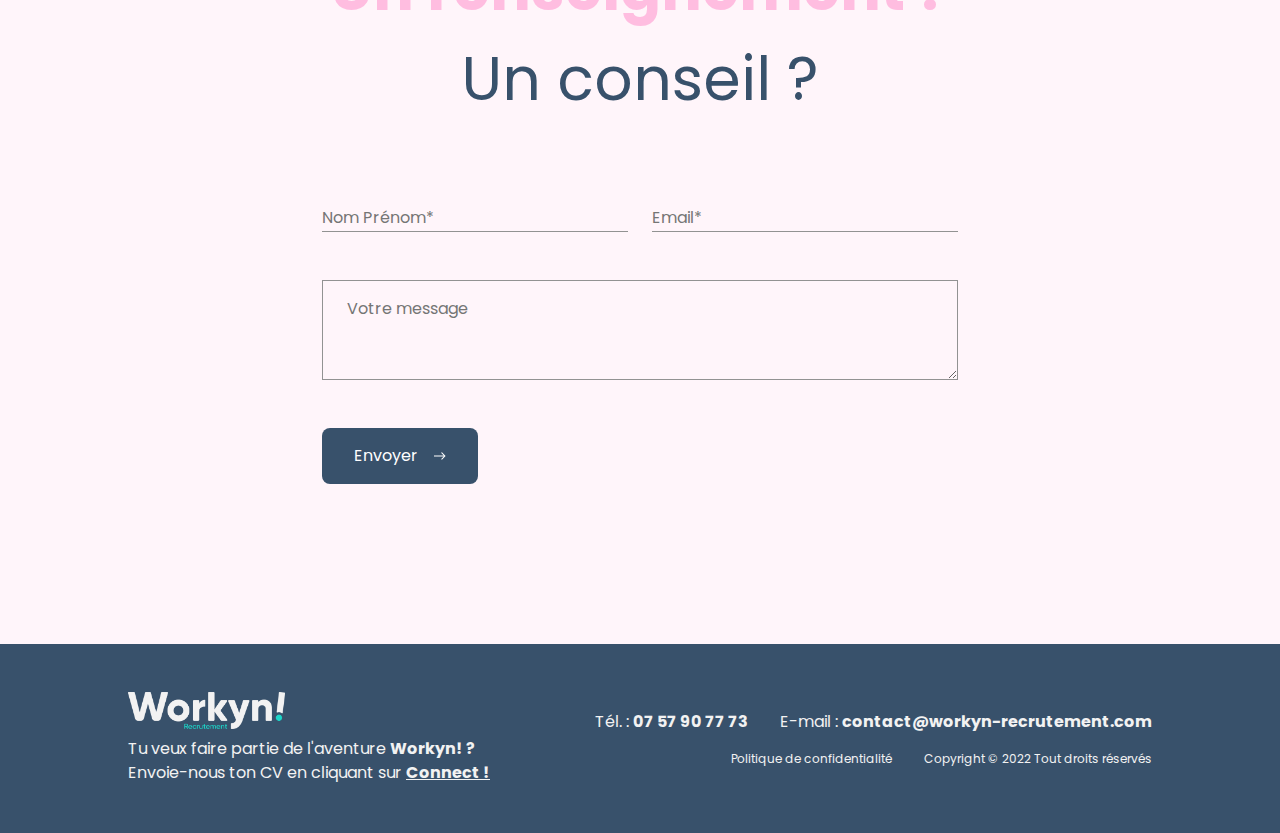
==== commit 30f7d06f: "workyn" ====
--- a/commerce-et-luxe.html
+++ b/commerce-et-luxe.html
@@ -29,7 +29,7 @@
 <body>
     <!-- ==================== HEADER ==================== -->
     <header class="  w_100 background_white">
-        <div class="background_pink_light box_shadow">
+        <div class="background_white box_shadow">
             <div class="mw_1440_auto flex_between_center wrapper ">
                 <a class="header_link_home" href="./index.html">
                     <img class="header_link_home_logo dblock w_100"
@@ -38,9 +38,9 @@
                         src="./sources/icons/workyn/blue/recrutement_1357_1334.png" alt="logo workyn">
                 </a>
                 <nav class="flex_center_center gap_24">
-                    <a class="nav_links fw_700 color_pink " href="./commerce-et-luxe.html">Workyn! Commerce & Luxe</a>
-                    <a class="nav_links fw_700 color_blue" href="./immobilier.html">Workyn! Immobilier</a>
-                    <a class="nav_links fw_700 color_red" href="./legal-rh.html">Workyn! Légal & RH</a>
+                    <a class="nav_links fw_700 " href="./commerce-et-luxe.html">Commerce & Luxe</a>
+                    <a class="nav_links fw_700" href="./immobilier.html">Immobilier</a>
+                    <a class="nav_links fw_700" href="./legal-rh.html">Légal & RH</a>
                     <a class="nav_links business" href="#section_goals_anchor">Qui sommes-nous ?</a>
                     <a target="_blank" class="nav_links business" href="https://workyn.teamtailor.com/#jobs">Nos offres
                         d’emploi</a>
--- a/style.css
+++ b/style.css
@@ -893,7 +893,7 @@
     }
 }
 
-@media only screen and (max-width: 1400px) {
+@media only screen and (max-width: 1200px) {
     header .wrapper.active {
         height: auto;
         justify-content: center;
@@ -936,7 +936,7 @@
 
 /*================================ SECTION 1 INTRODUCTION =======================================*/
 .section_introduction {
-    padding: 192px 64px 88px 64px;
+    padding: 181px 64px 88px 64px;
 }
 
 .section_introduction>div:first-of-type {
@@ -1008,12 +1008,12 @@
 }
 
 .section_introduction {
-    padding: 192px 64px 88px 64px;
+    padding: 181px 64px 88px 64px;
 }
 
 @media only screen and (max-width: 1440px) {
     .section_introduction {
-        padding: 192px 32px 88px 32px;
+        padding: 181px 32px 88px 32px;
     }
 }
 
@@ -1031,13 +1031,13 @@
 
 @media only screen and (max-width: 768px) {
     .section_introduction {
-        padding: 192px 32px 45px 32px;
+        padding: 181px 32px 45px 32px;
     }
 }
 
 @media only screen and (max-width: 576px) {
     .section_introduction {
-        padding: 192px 24px 90px 24px;
+        padding: 181px 24px 90px 24px;
 
     }
 
@@ -1336,7 +1336,7 @@
 
 /*================================ SECTION 1 SOUS PAGE INTRODUCTION =======================================*/
 .section_introduction_page {
-    padding: 220px 24px 0px 24px;
+    padding: 175px 24px 0px 24px;
 }
 
 .section_introduction_page_content {
@@ -1355,13 +1355,13 @@
 
 @media only screen and (max-width: 1200px) {
     .section_introduction_page {
-        padding: 220px 24px 0px 24px;
+        padding: 175px 24px 0px 24px;
     }
 }
 
 @media only screen and (max-width: 576px) {
     .section_introduction_page {
-        padding: 220px 24px 0px 24px;
+        padding: 175px 24px 0px 24px;
     }
 
     .section_introduction_page_img {
@@ -1394,7 +1394,7 @@
     z-index: -1;
 }
 
-.section_goals.business::before {
+.section_goals.realestate::before {
     background-color: var(--blue_light);
 }
 
@@ -1446,17 +1446,30 @@
     max-width: 655px;
 }
 
+.section_goals_content.legal h3 {
+    max-width: 676px;
+}
+
 @media only screen and (min-width: 1200px) {
     .section_goals_content_text img:first-of-type {
         top: 30px;
     }
 
+
     .section_goals_content_text.legal img:first-of-type {
-        left: -40px;
+        left: -83px;
     }
 
     .section_goals_content_text img:last-of-type {
         bottom: 30px;
+    }
+
+    .section_goals_content_text.legal {
+        padding-top: 80px;
+    }
+
+    .section_goals_content.legal>.section_goals_content_img{
+        padding-top: 174px;
     }
 }
 
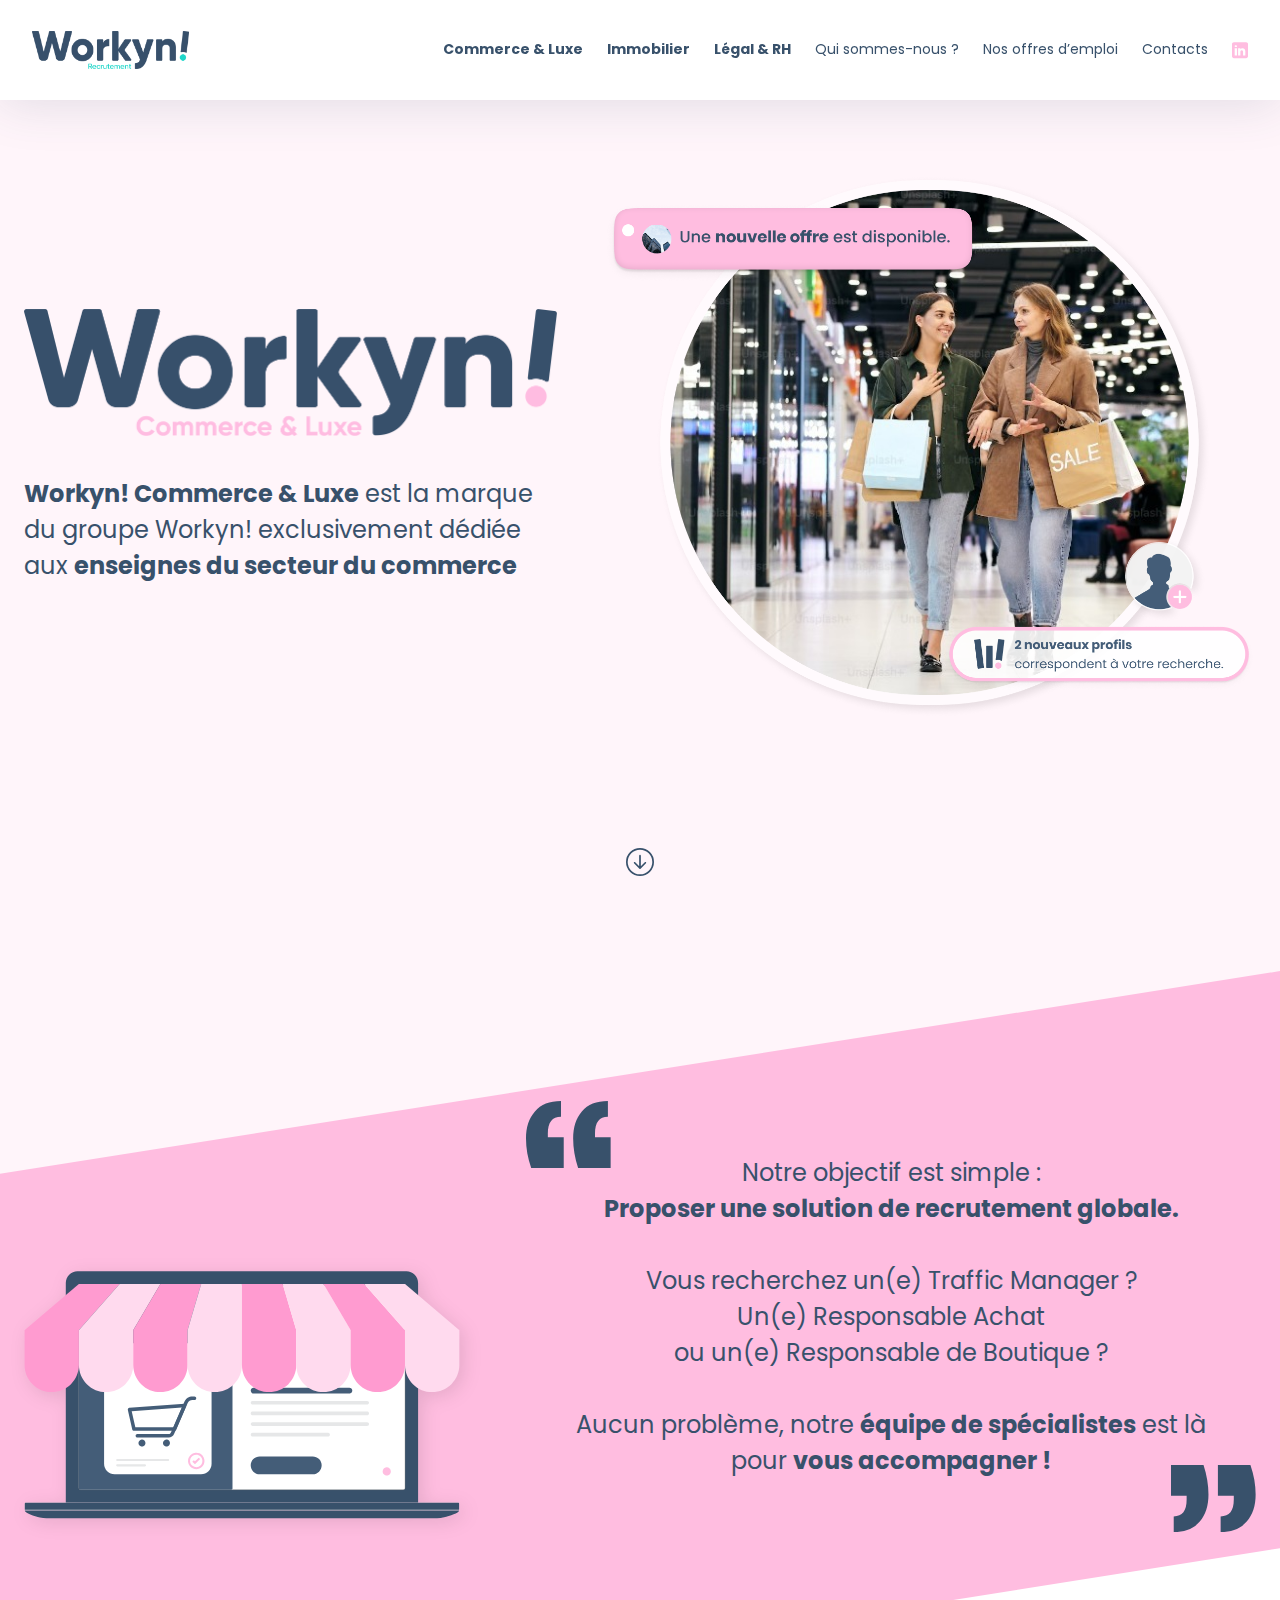
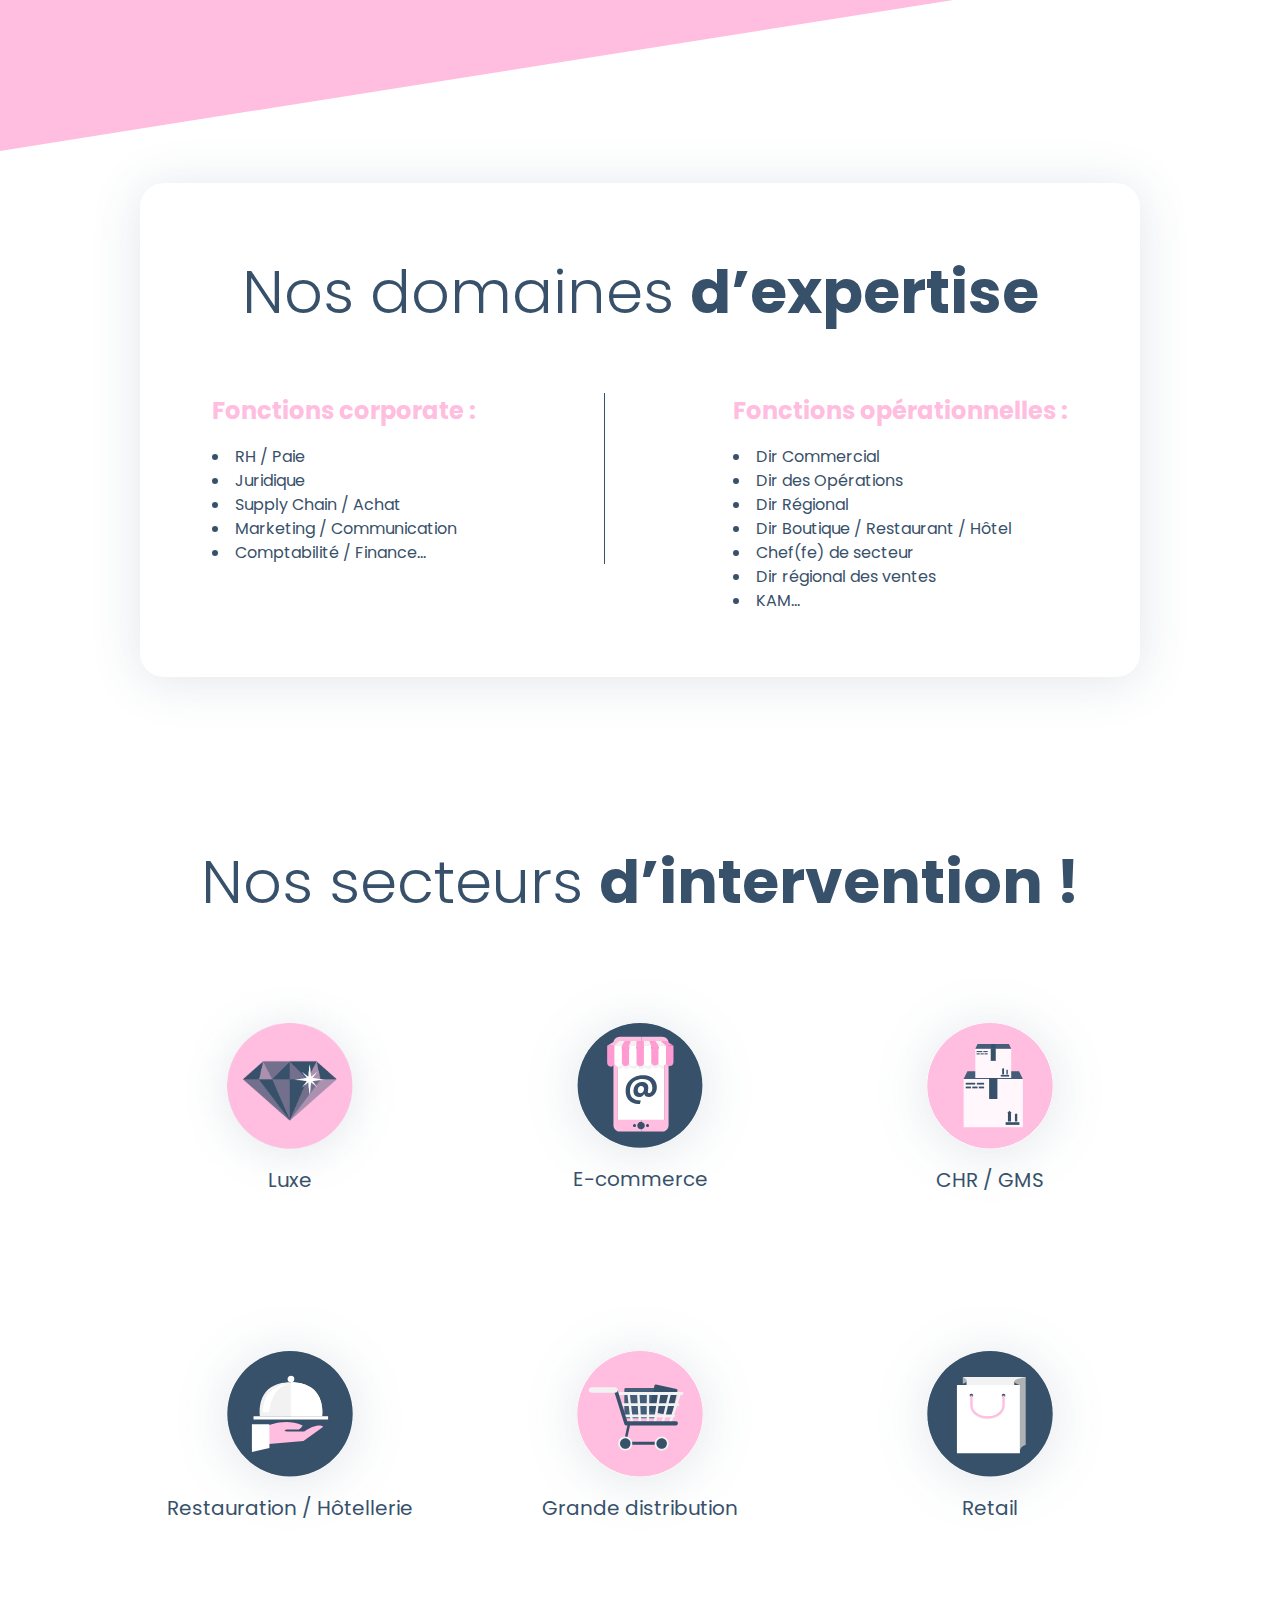
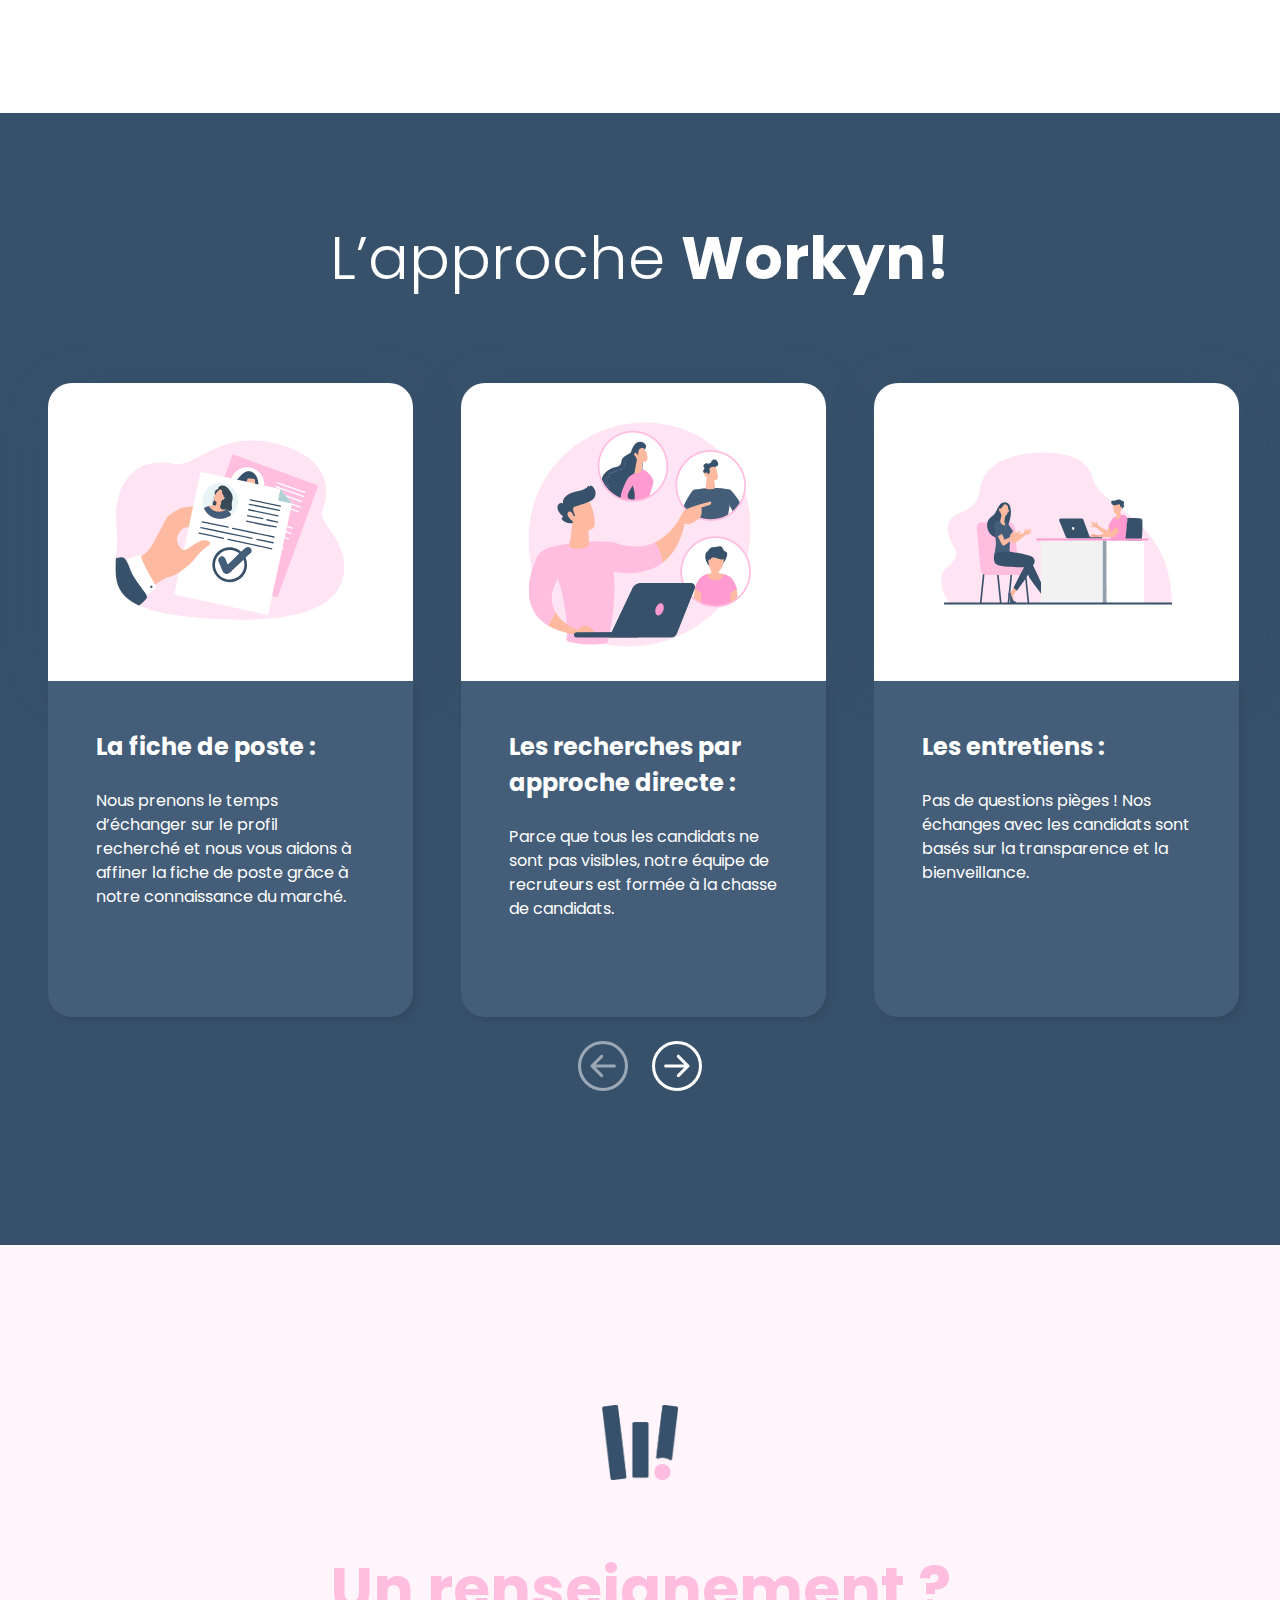
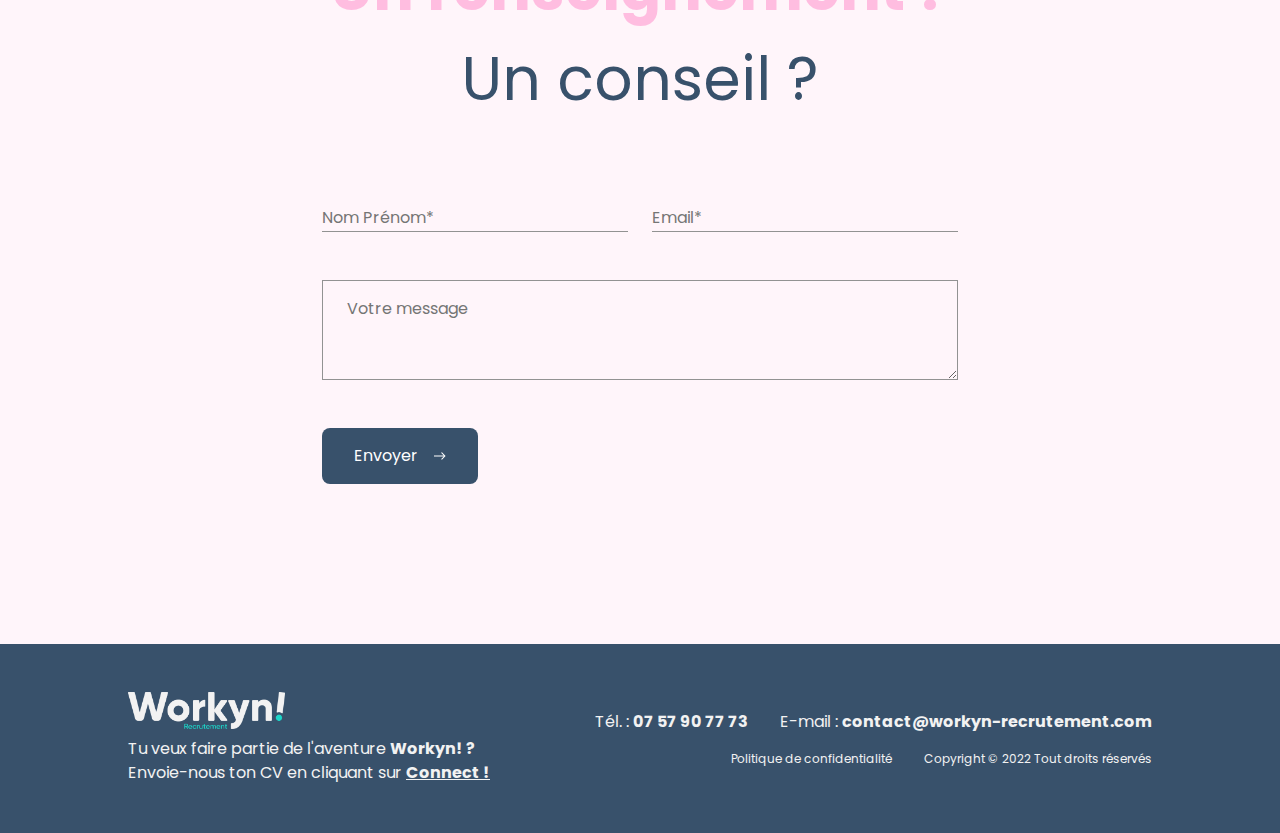
==== commit 860c62a3: "workyn" ====
--- a/commerce-et-luxe.html
+++ b/commerce-et-luxe.html
@@ -150,7 +150,7 @@
             <div class="section_sectors_container my_auto flex_column">
                 <div class="">
                     <div class="section_sectors_img_container">
-                        <img class="dblock" src="./sources/logos/sectors/business/sector1.svg" alt="sectors logo">
+                        <img class="dblock" src="./sources/logos/sectors/business/sector1.png" alt="sectors logo">
                         <span class="">Luxe</span>
                     </div>
                     <div class="section_sectors_img_container">
--- a/style.css
+++ b/style.css
@@ -1420,6 +1420,7 @@
 
 .section_goals_content_img>img {
     width: 100%;
+    filter: drop-shadow(4px 4px 9px rgba(0, 0, 0, 0.10));
 }
 
 .section_goals_content_img p {
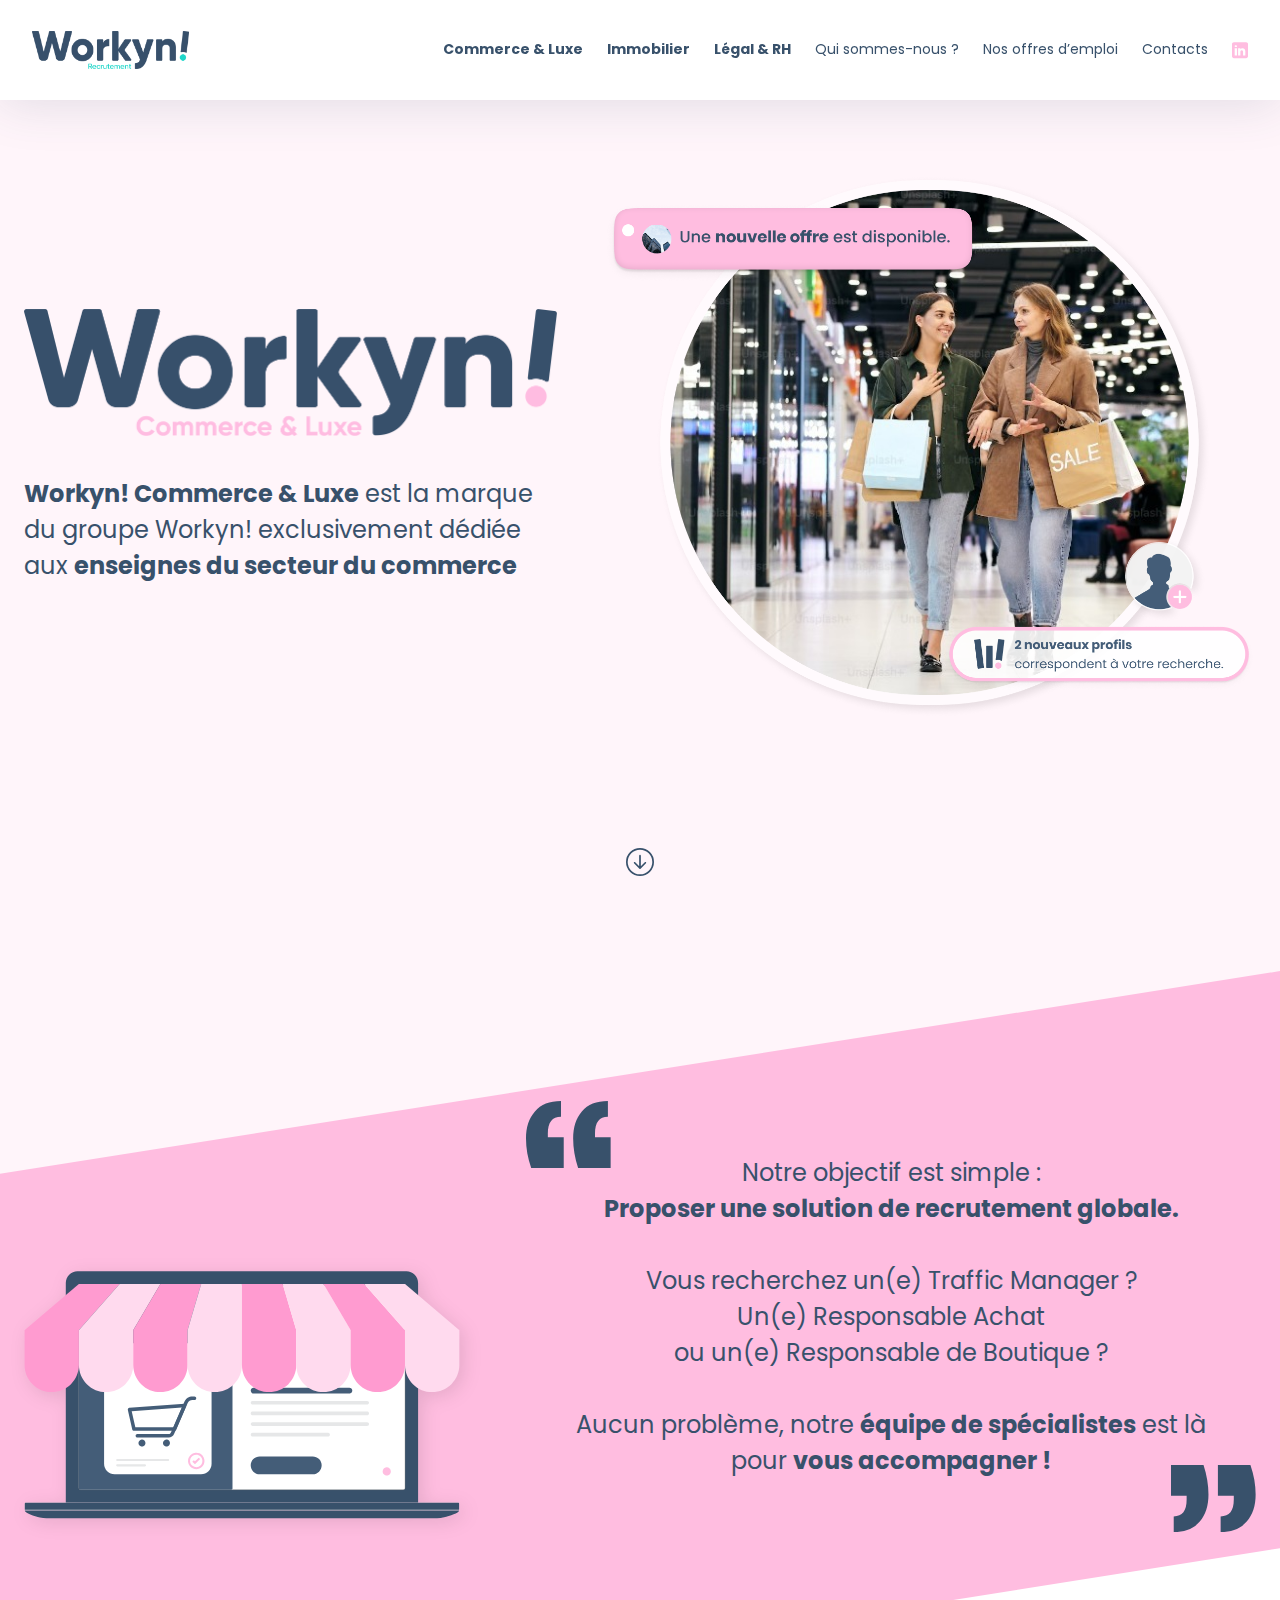
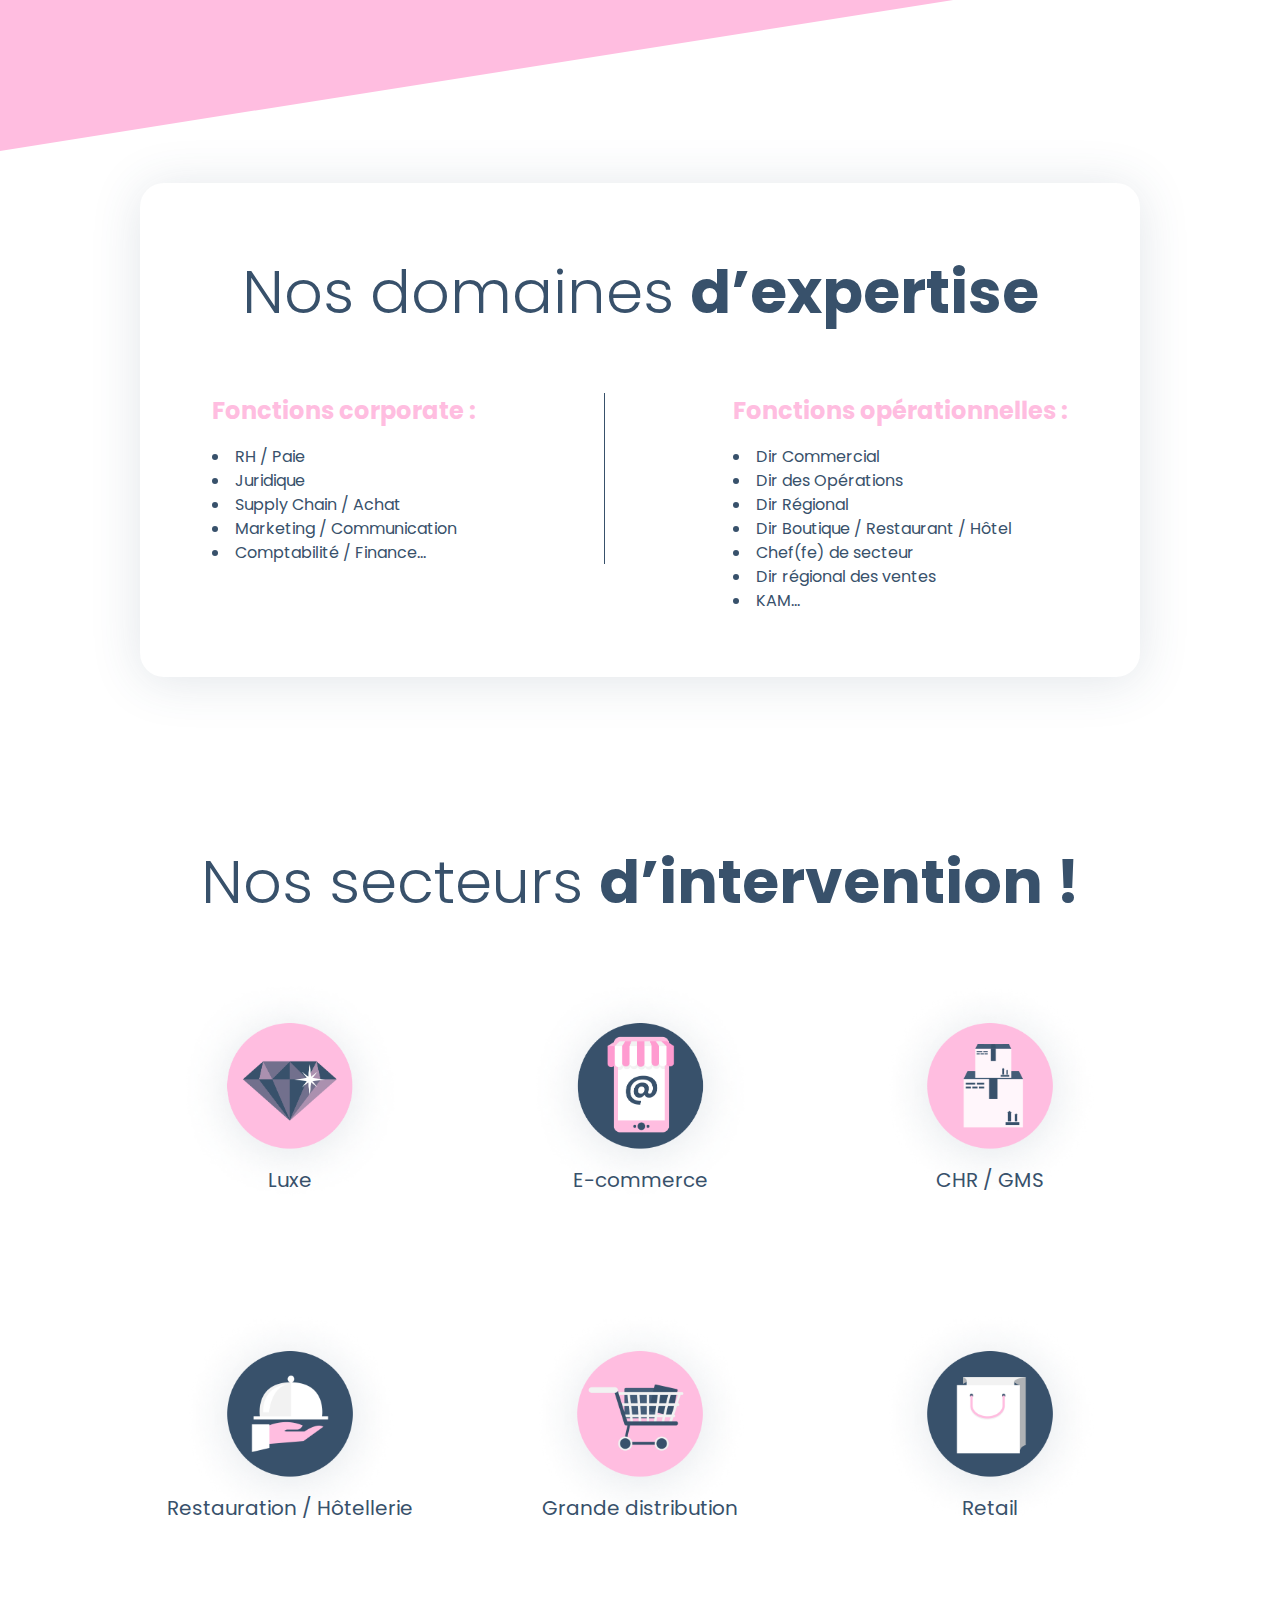
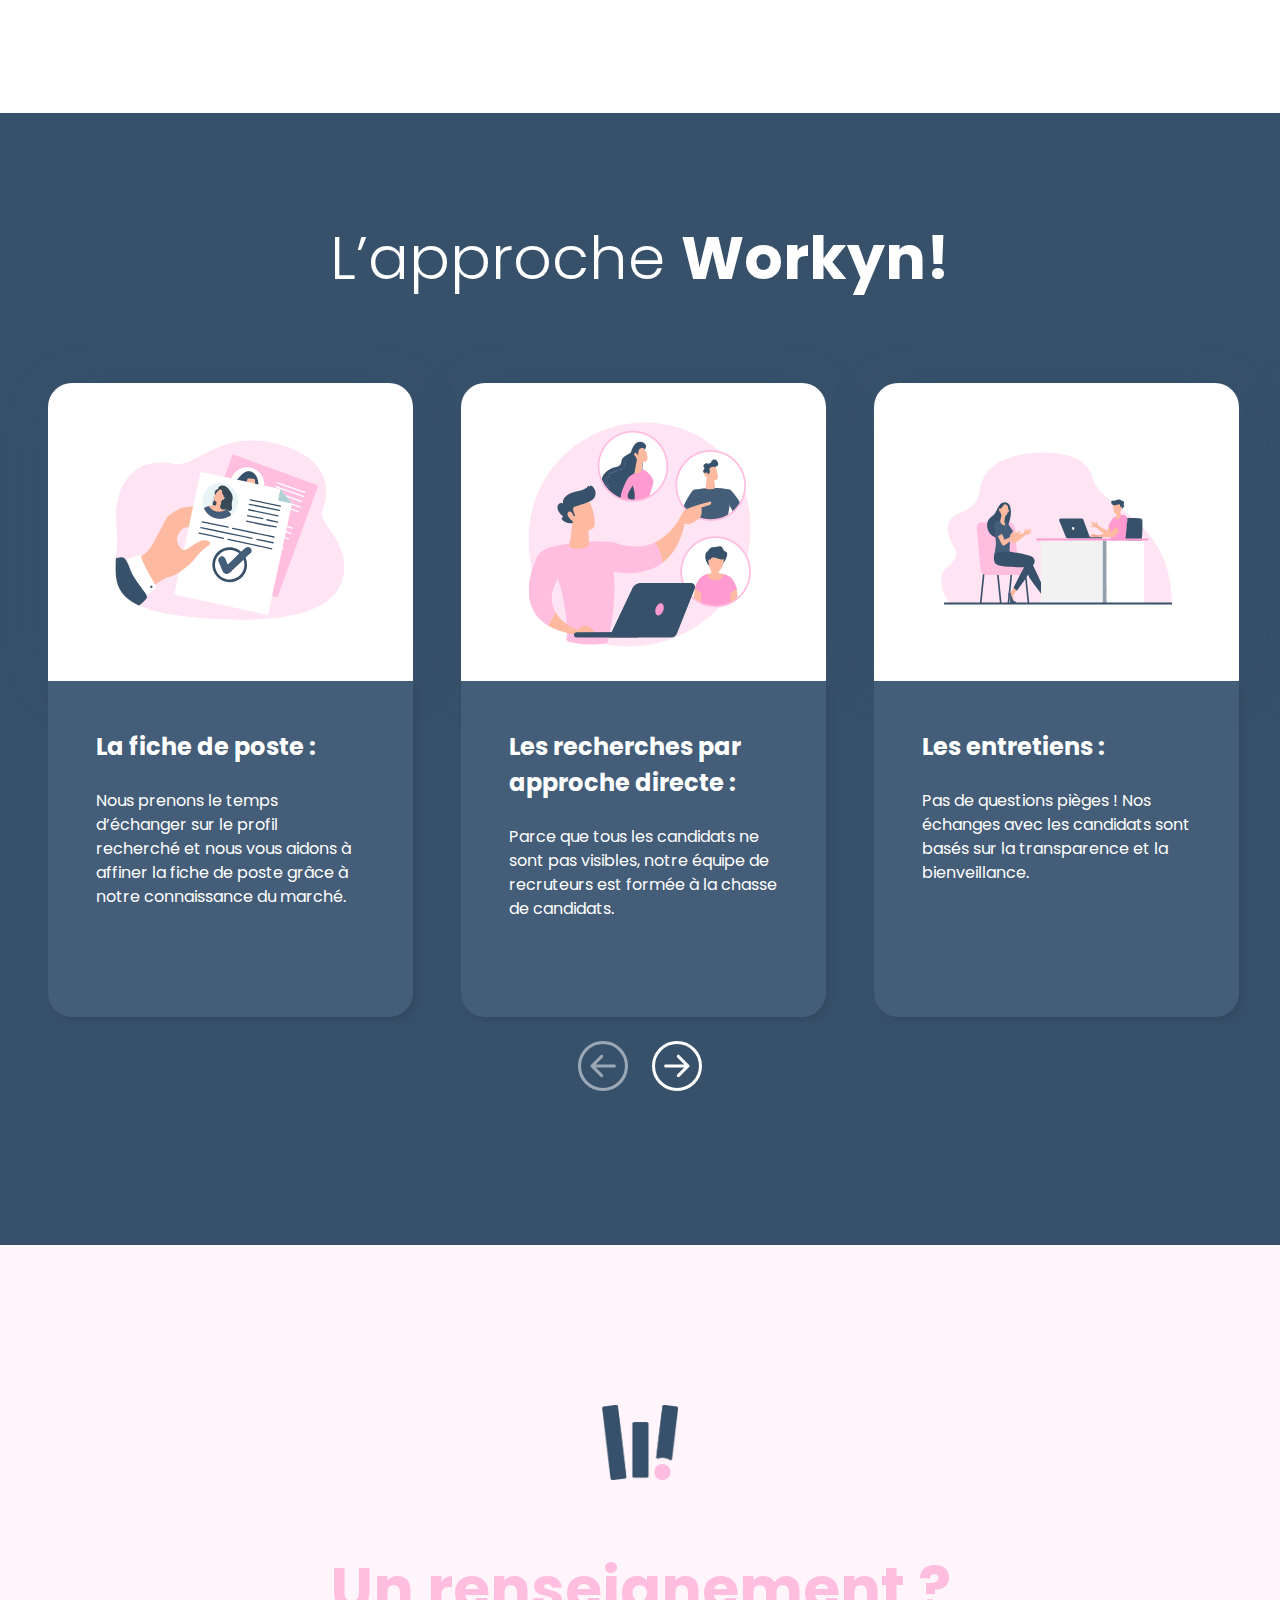
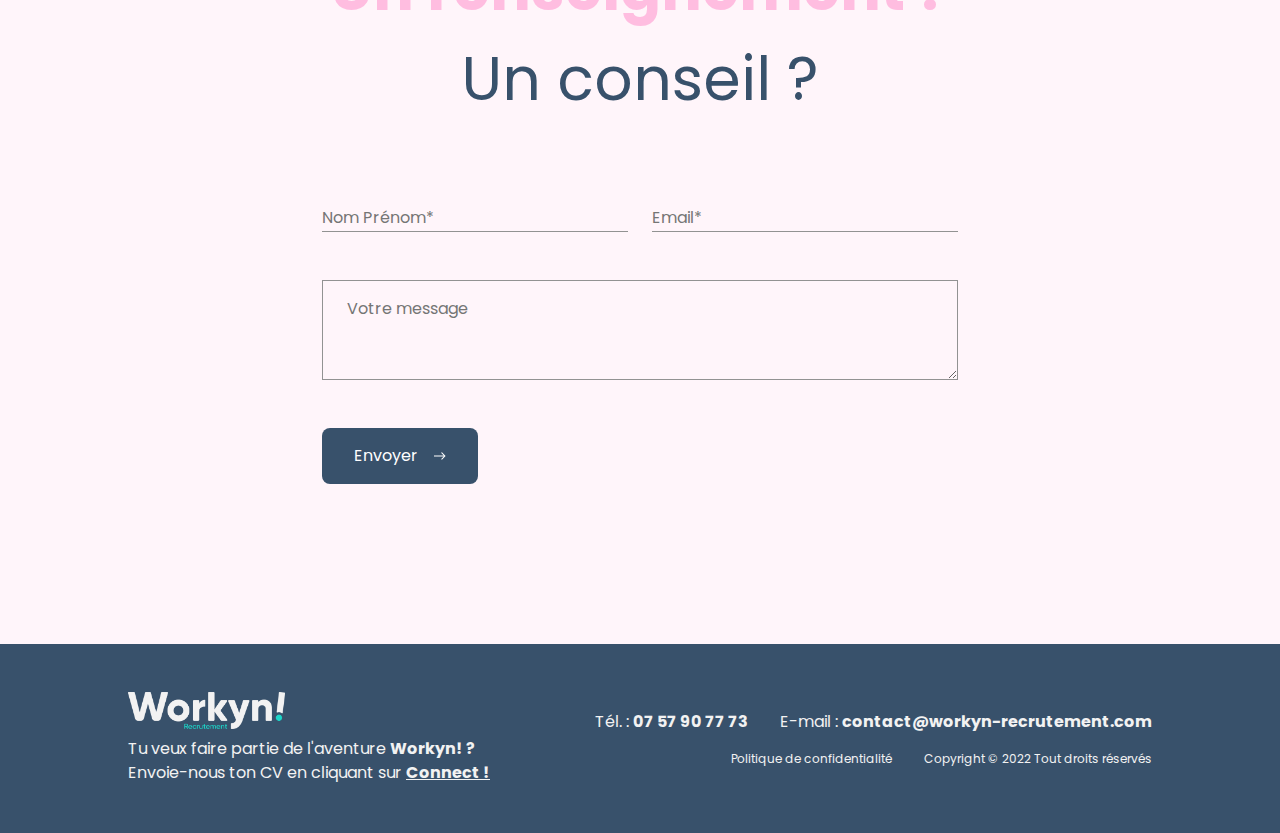
==== commit 8ddd6117: "workyn" ====
--- a/commerce-et-luxe.html
+++ b/commerce-et-luxe.html
@@ -154,25 +154,25 @@
                         <span class="">Luxe</span>
                     </div>
                     <div class="section_sectors_img_container">
-                        <img class="dblock" src="./sources/logos/sectors/business/sector2.svg" alt="sectors logo">
+                        <img class="dblock" src="./sources/logos/sectors/business/sector2.png" alt="sectors logo">
                         <span class="">E-commerce</span>
                     </div>
                     <div class="section_sectors_img_container">
-                        <img class="dblock" src="./sources/logos/sectors/business/sector3.svg" alt="sectors logo">
+                        <img class="dblock" src="./sources/logos/sectors/business/sector3.png" alt="sectors logo">
                         <span class="">CHR / GMS</span>
                     </div>
                 </div>
                 <div class="">
                     <div class="section_sectors_img_container">
-                        <img class="dblock" src="./sources/logos/sectors/business/sector4.svg" alt="sectors logo">
+                        <img class="dblock" src="./sources/logos/sectors/business/sector4.png" alt="sectors logo">
                         <span class="">Restauration / Hôtellerie</span>
                     </div>
                     <div class="section_sectors_img_container">
-                        <img class="dblock" src="./sources/logos/sectors/business/sector5.svg" alt="sectors logo">
+                        <img class="dblock" src="./sources/logos/sectors/business/sector5.png" alt="sectors logo">
                         <span class="">Grande distribution</span>
                     </div>
                     <div class="section_sectors_img_container">
-                        <img class="dblock" src="./sources/logos/sectors/business/sector6.svg" alt="sectors logo">
+                        <img class="dblock" src="./sources/logos/sectors/business/sector6.png" alt="sectors logo">
                         <span class="">Retail</span>
                     </div>
                 </div>
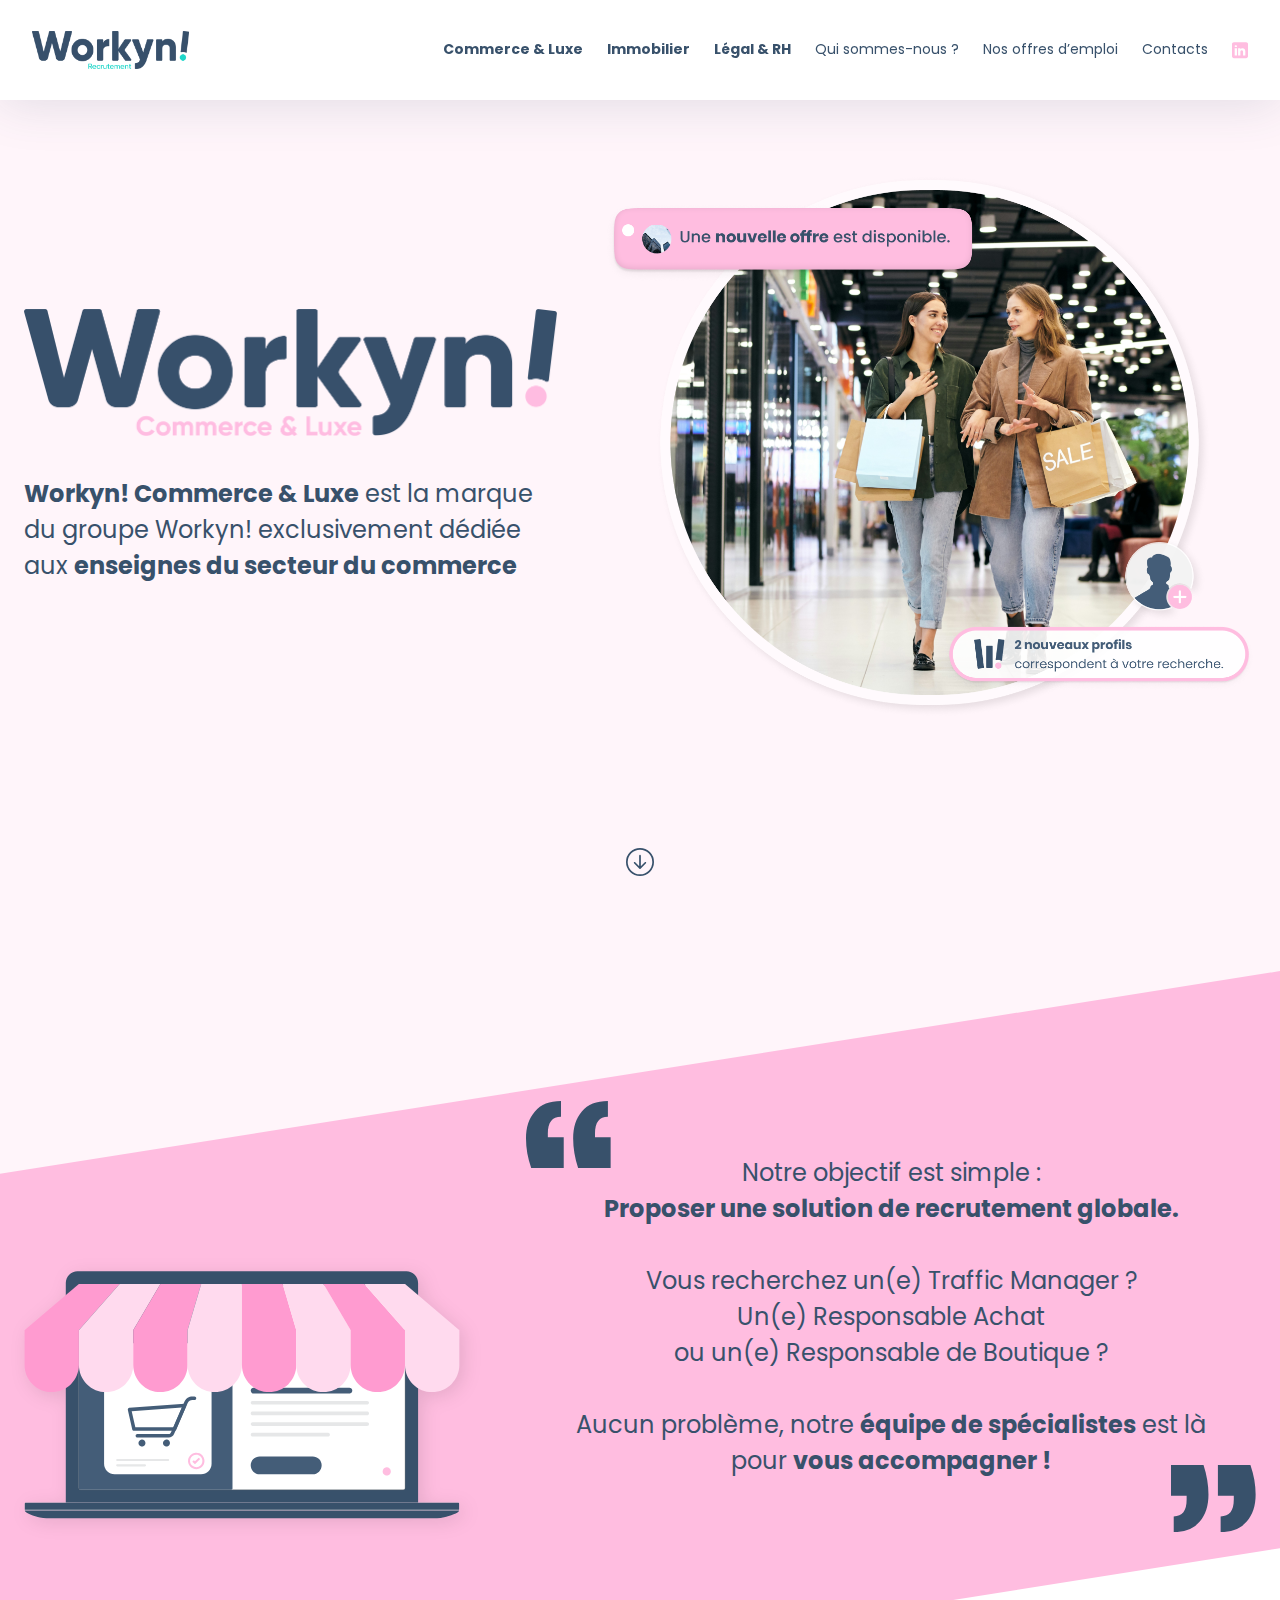
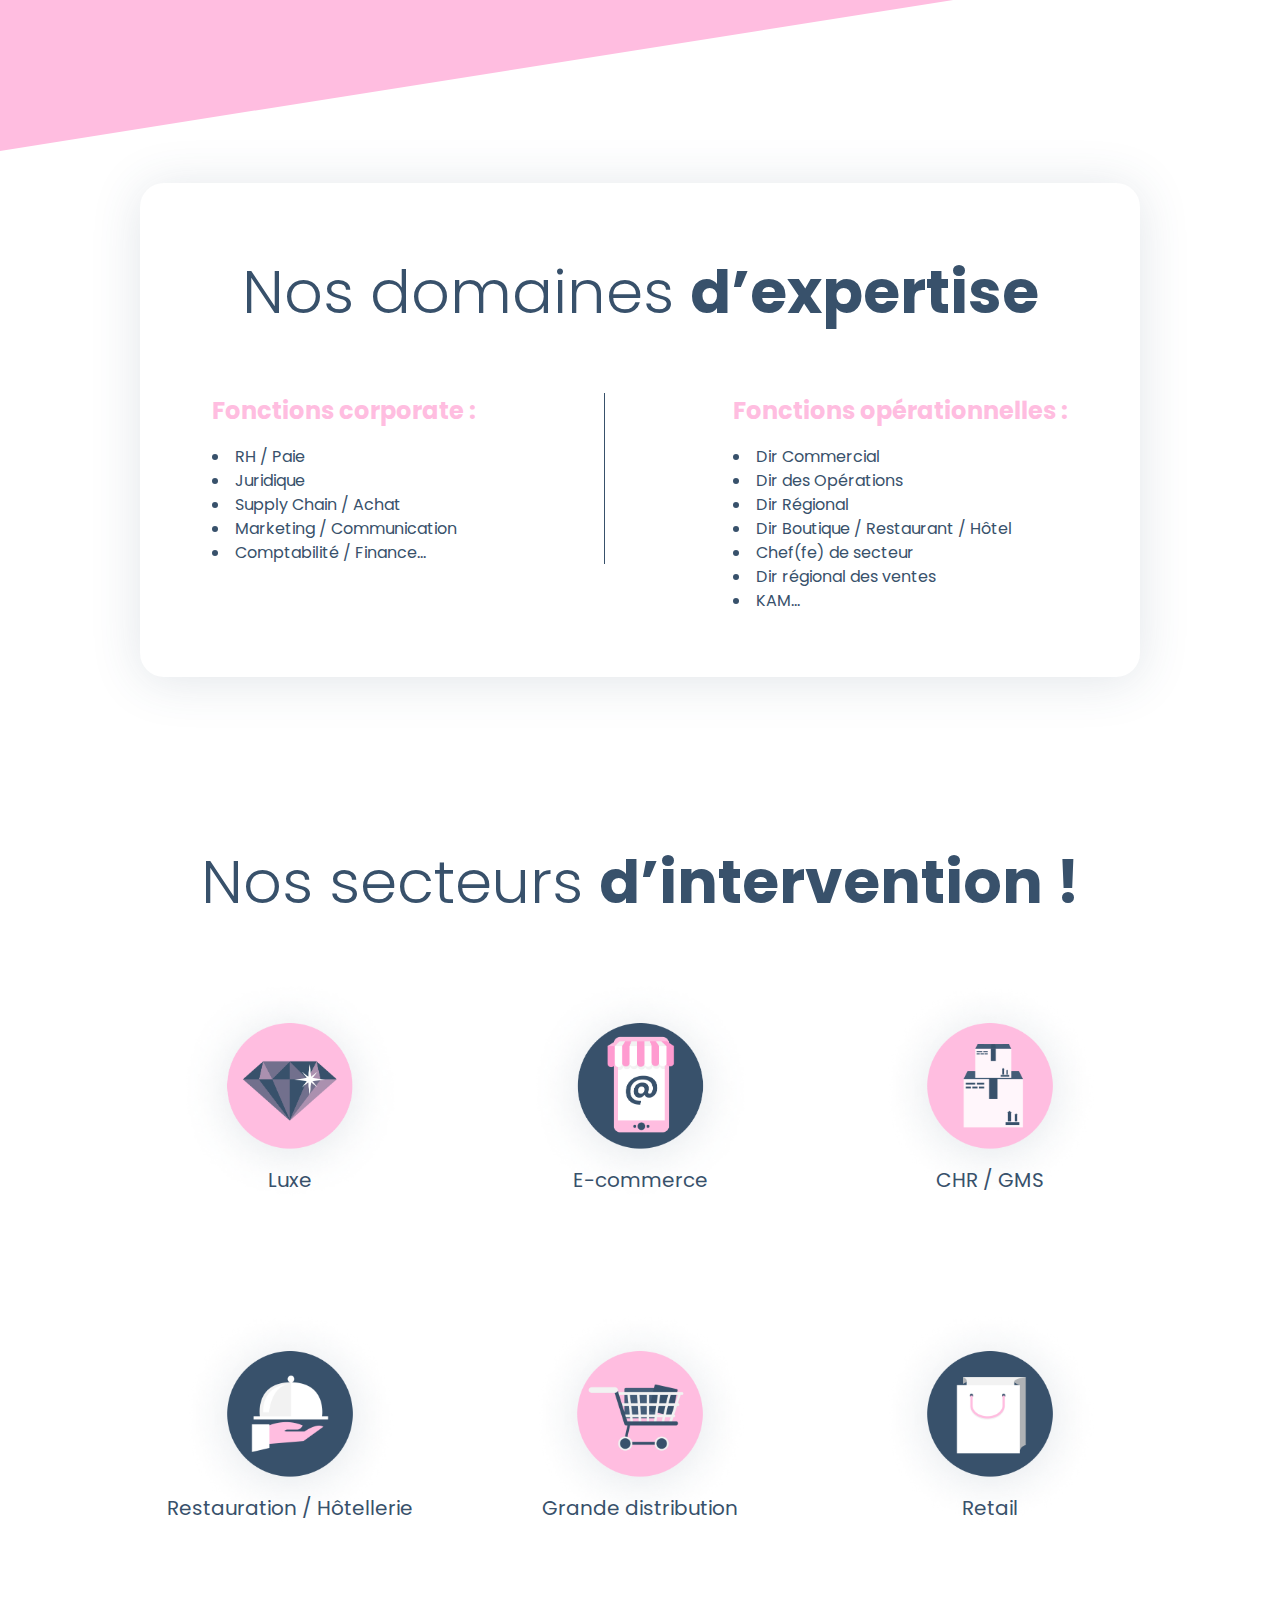
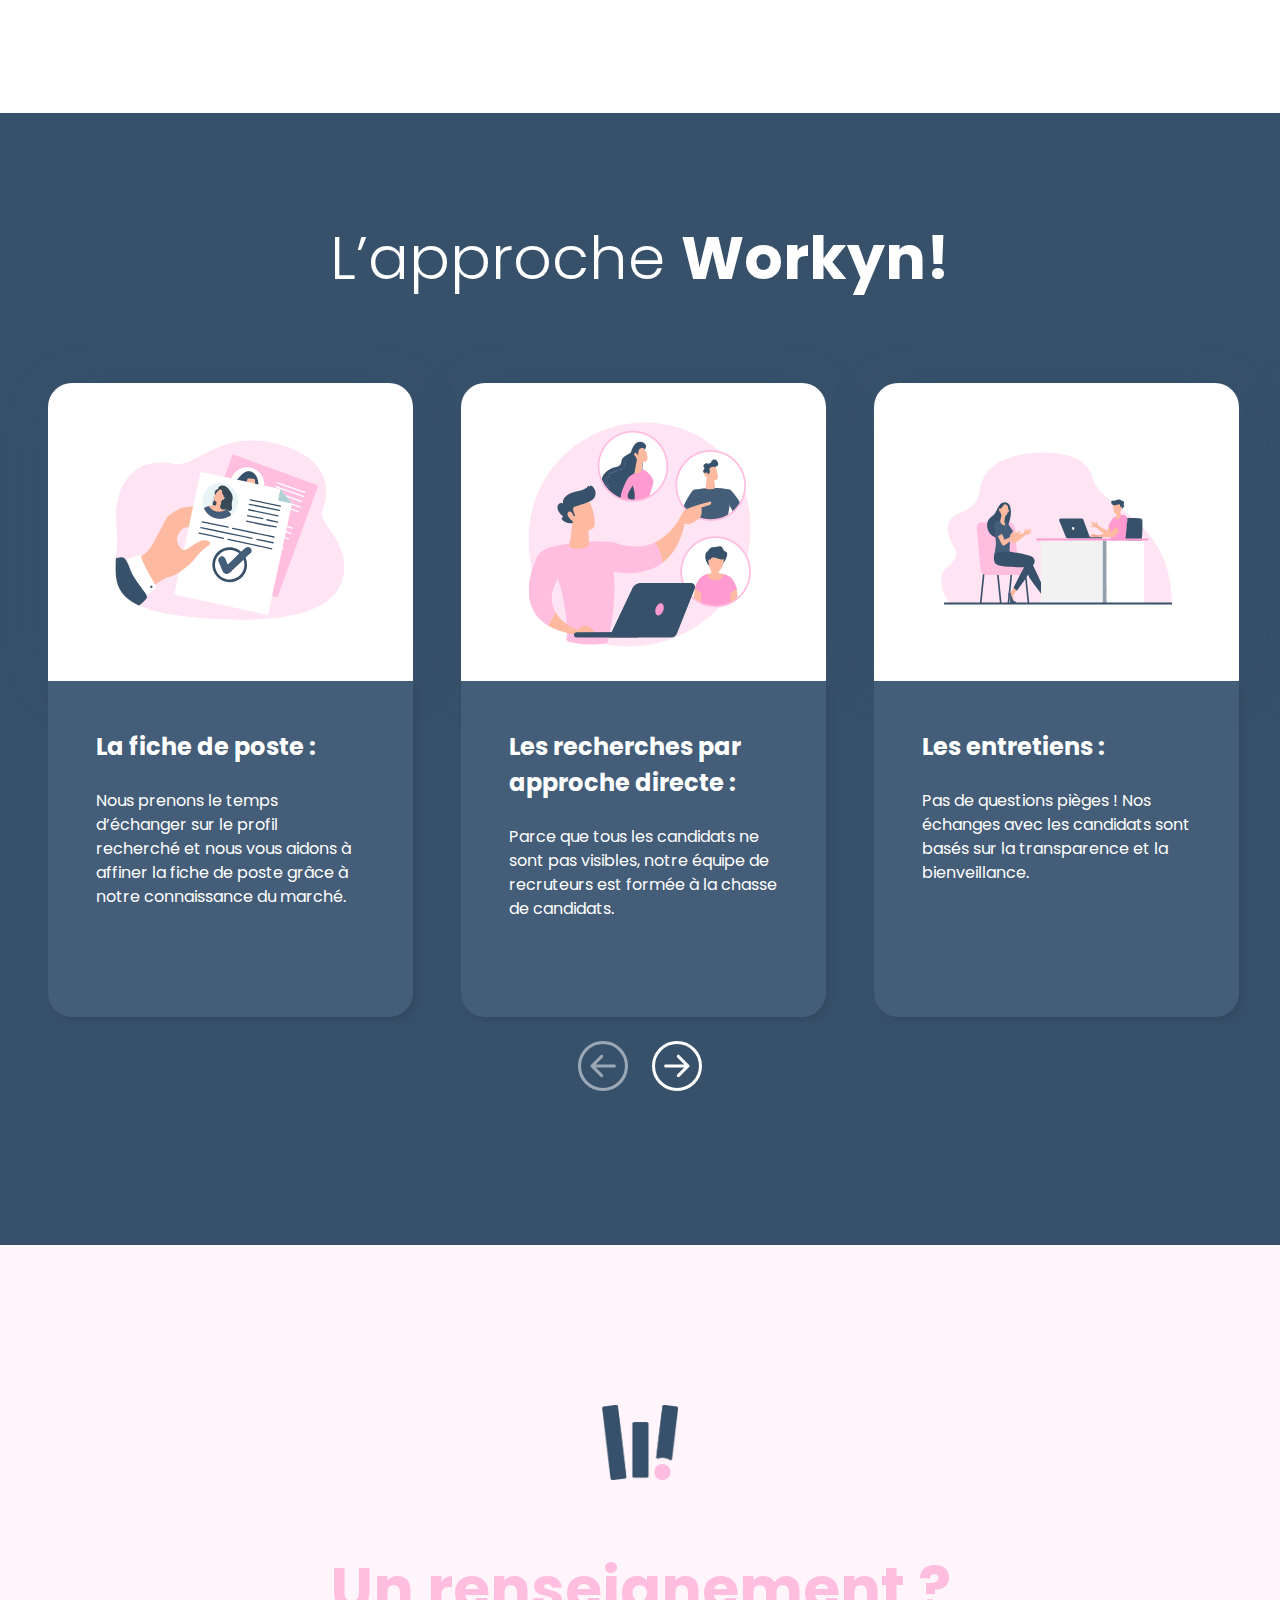
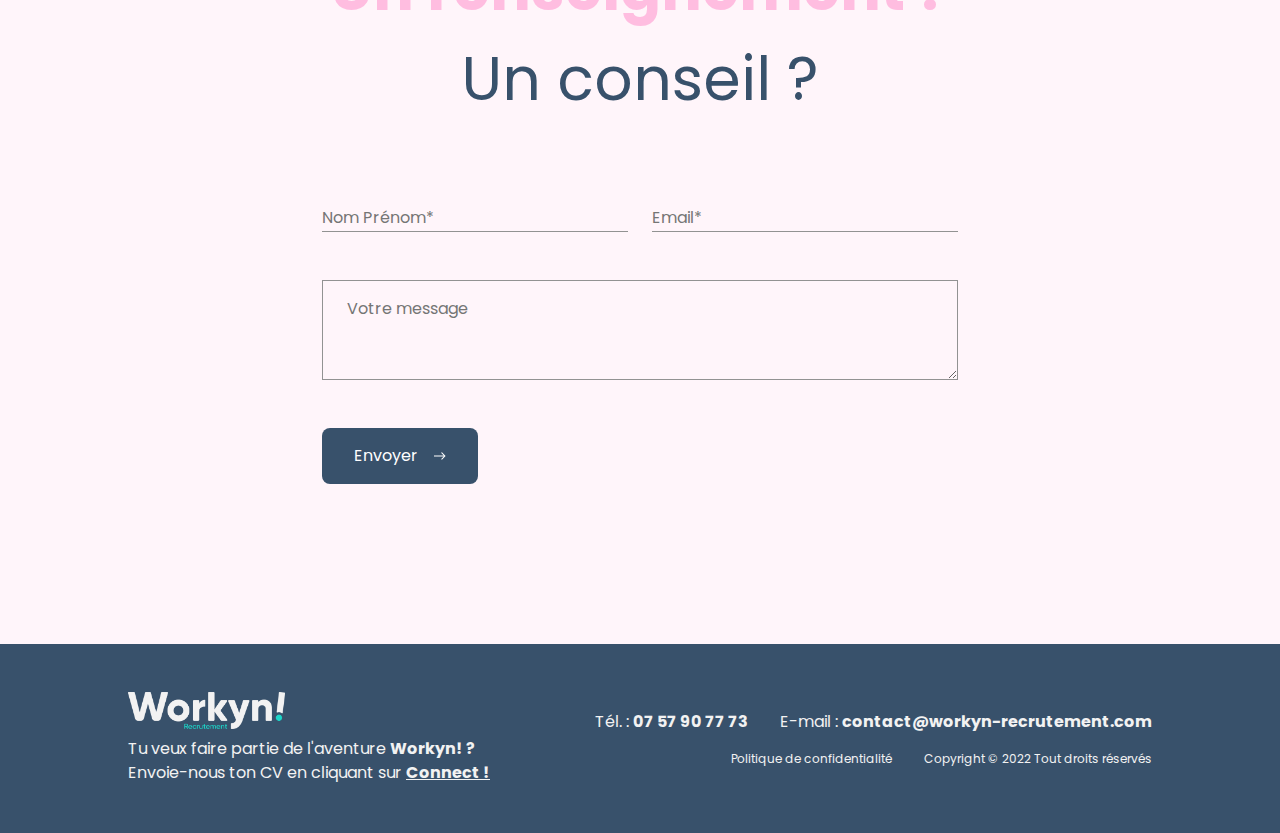
==== commit 511b60b7: "avancee paul" ====
--- a/commerce-et-luxe.html
+++ b/commerce-et-luxe.html
@@ -2,6 +2,16 @@
 <html lang="fr">
 
 <head>
+    <!-- Google tag (gtag.js) -->
+    <script async src="https://www.googletagmanager.com/gtag/js?id=G-B6C6WZS4LH"></script>
+    <script>
+        window.dataLayer = window.dataLayer || [];
+        function gtag() { dataLayer.push(arguments); }
+        gtag('js', new Date());
+
+        gtag('config', 'G-B6C6WZS4LH');
+    </script>
+
     <meta charset="UTF-8">
     <meta http-equiv="X-UA-Compatible" content="IE=edge">
     <meta name="viewport" content="width=device-width, initial-scale=1.0">
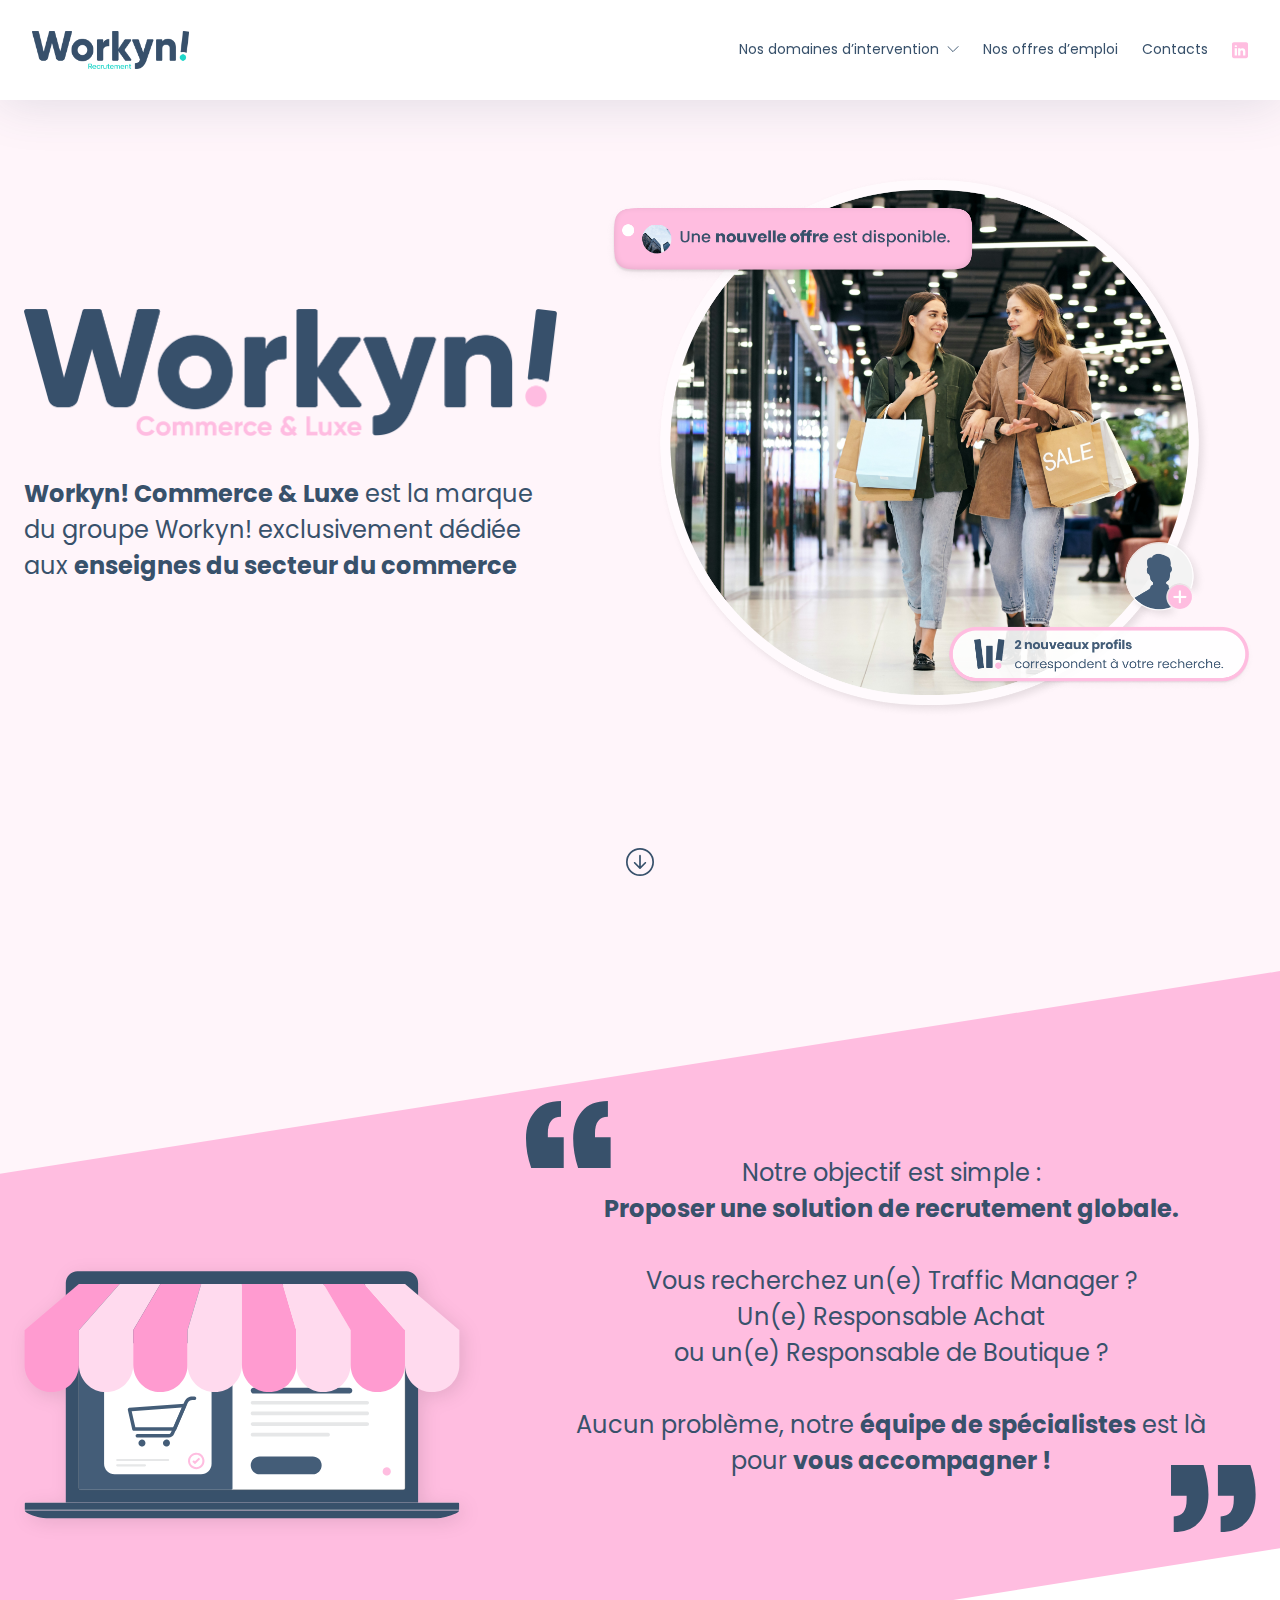
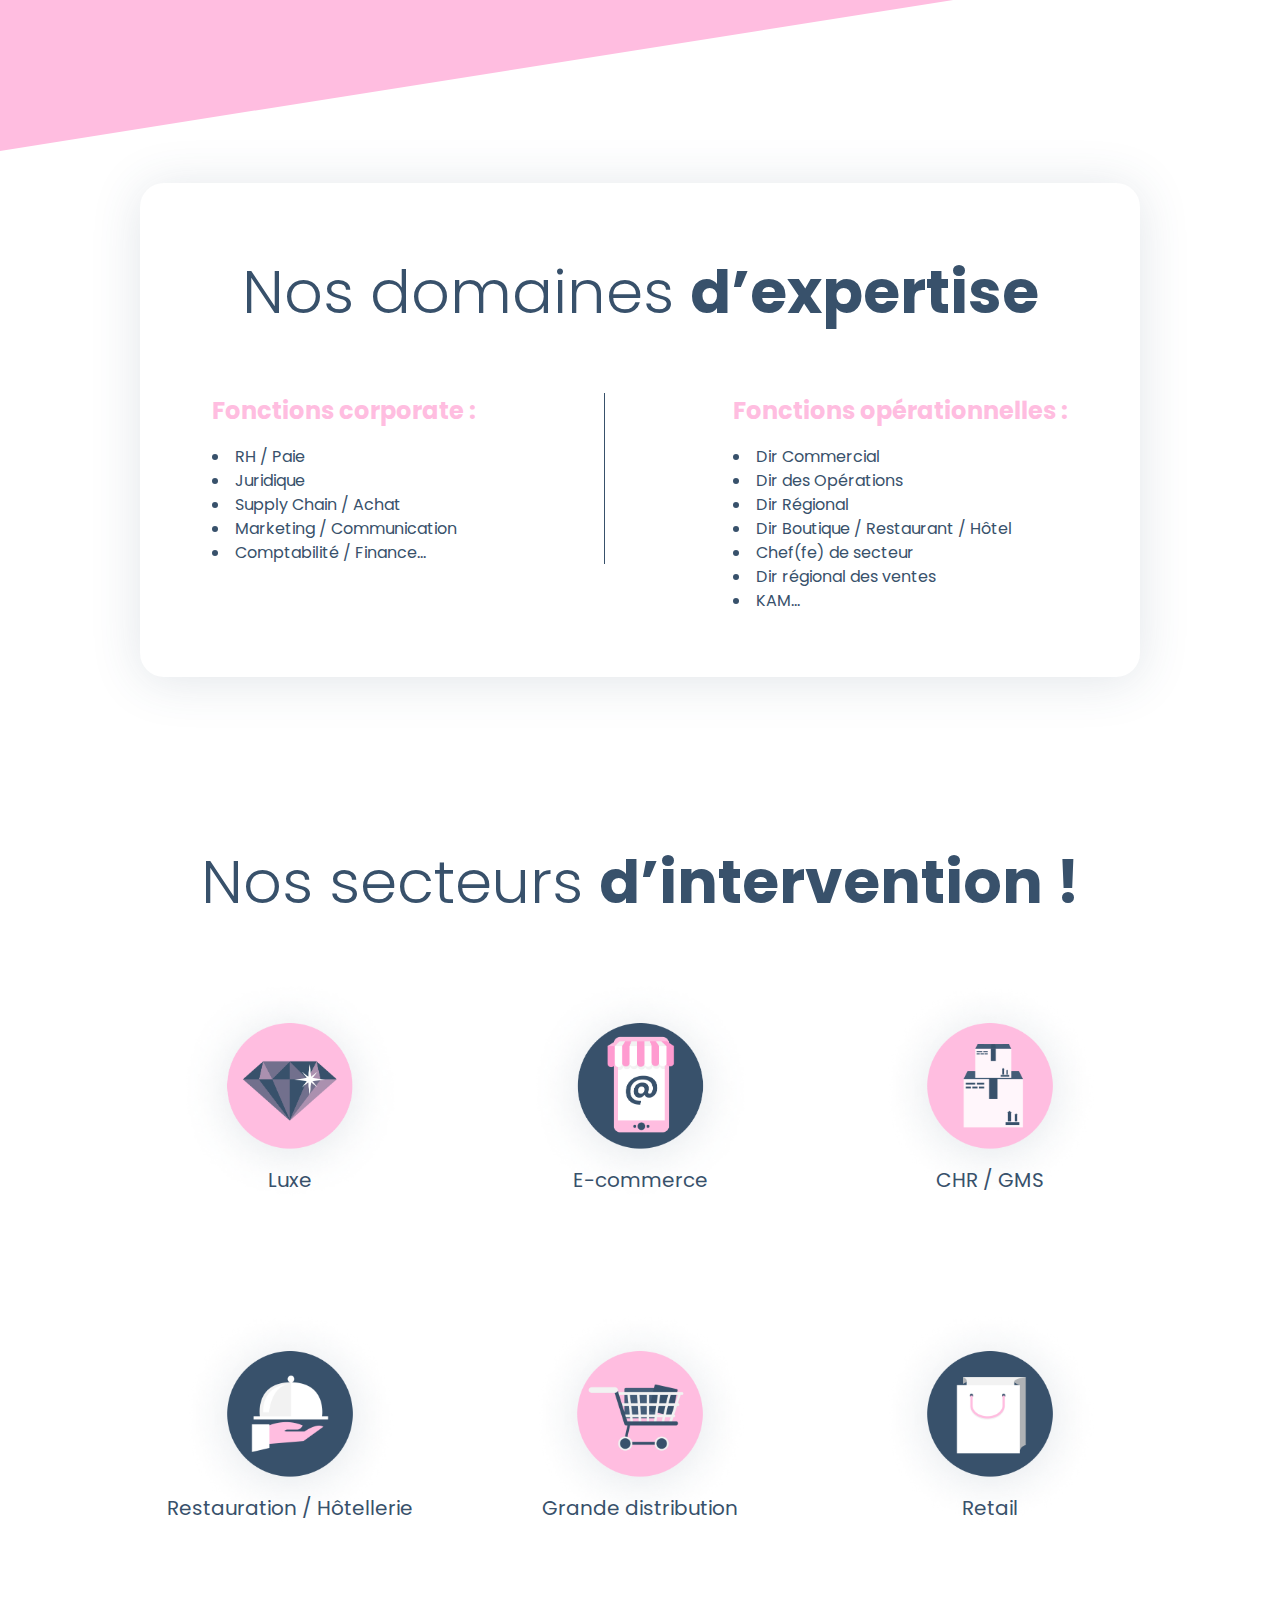
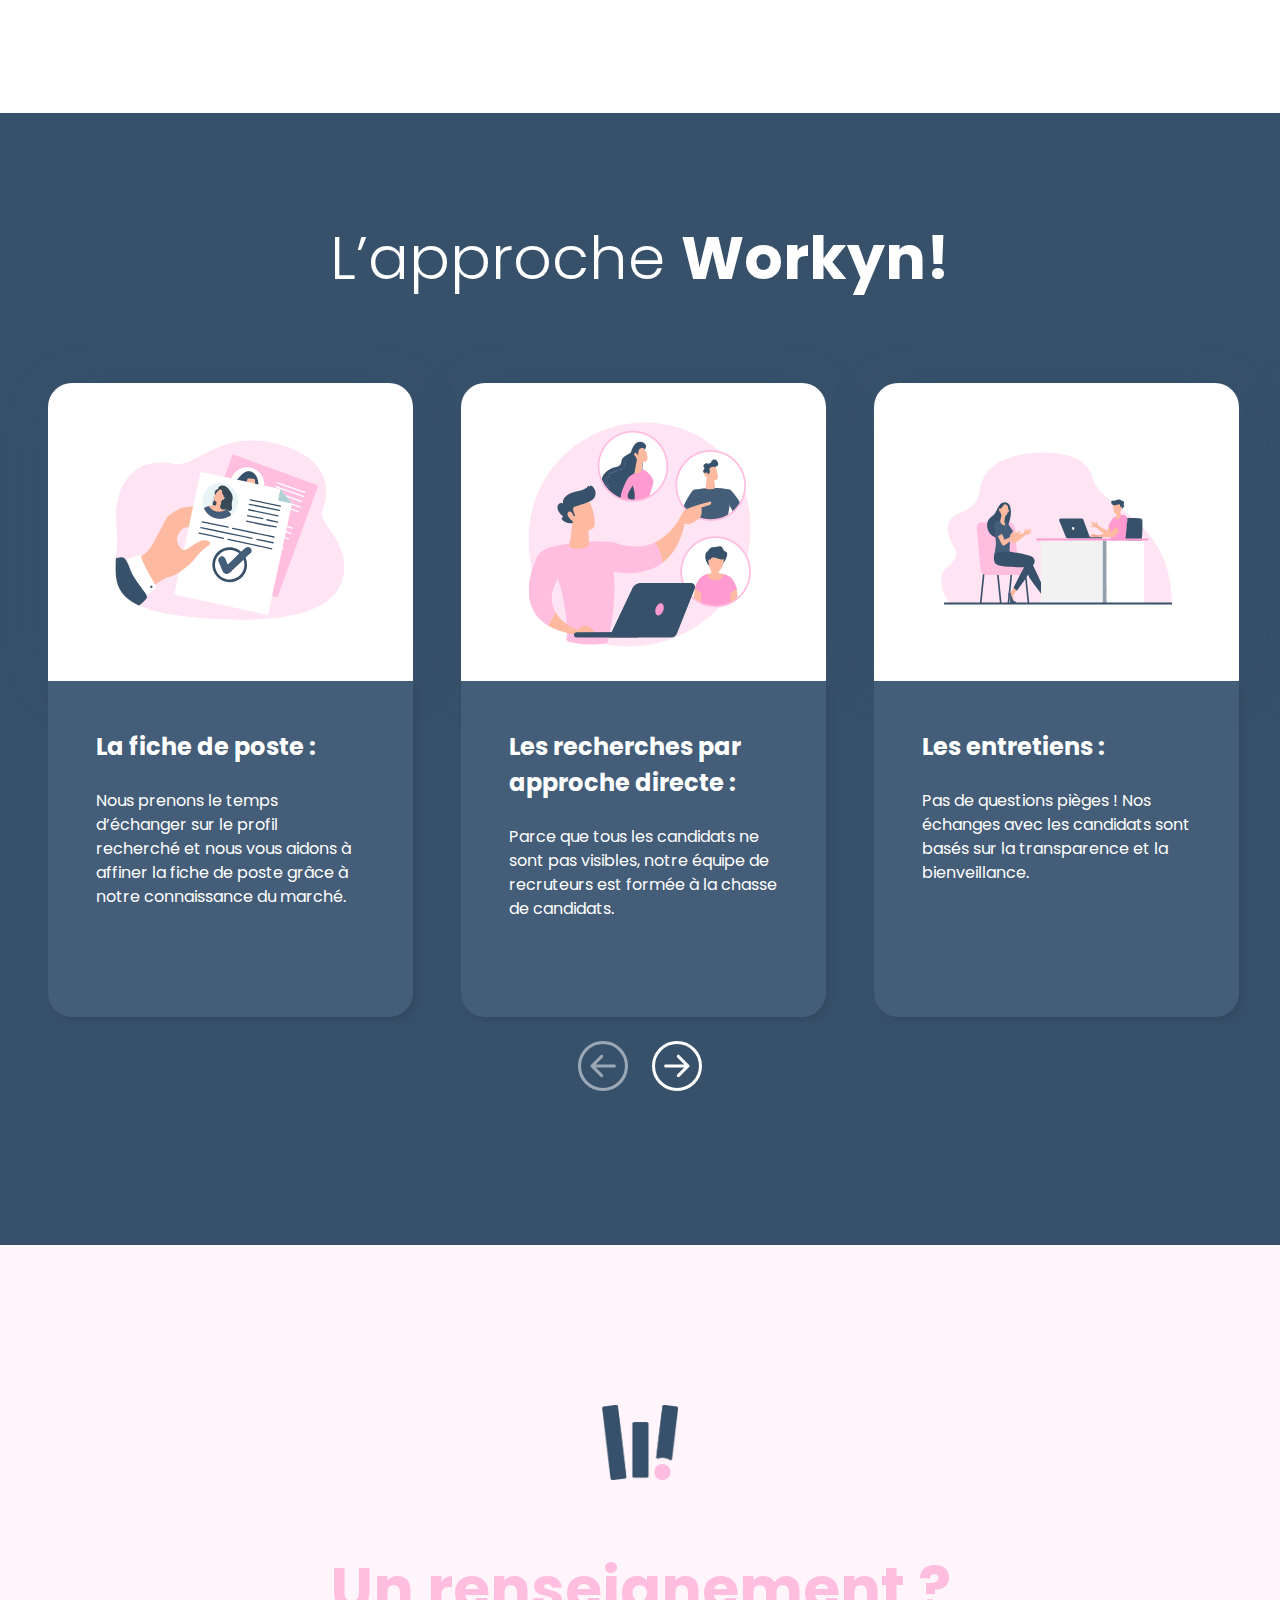
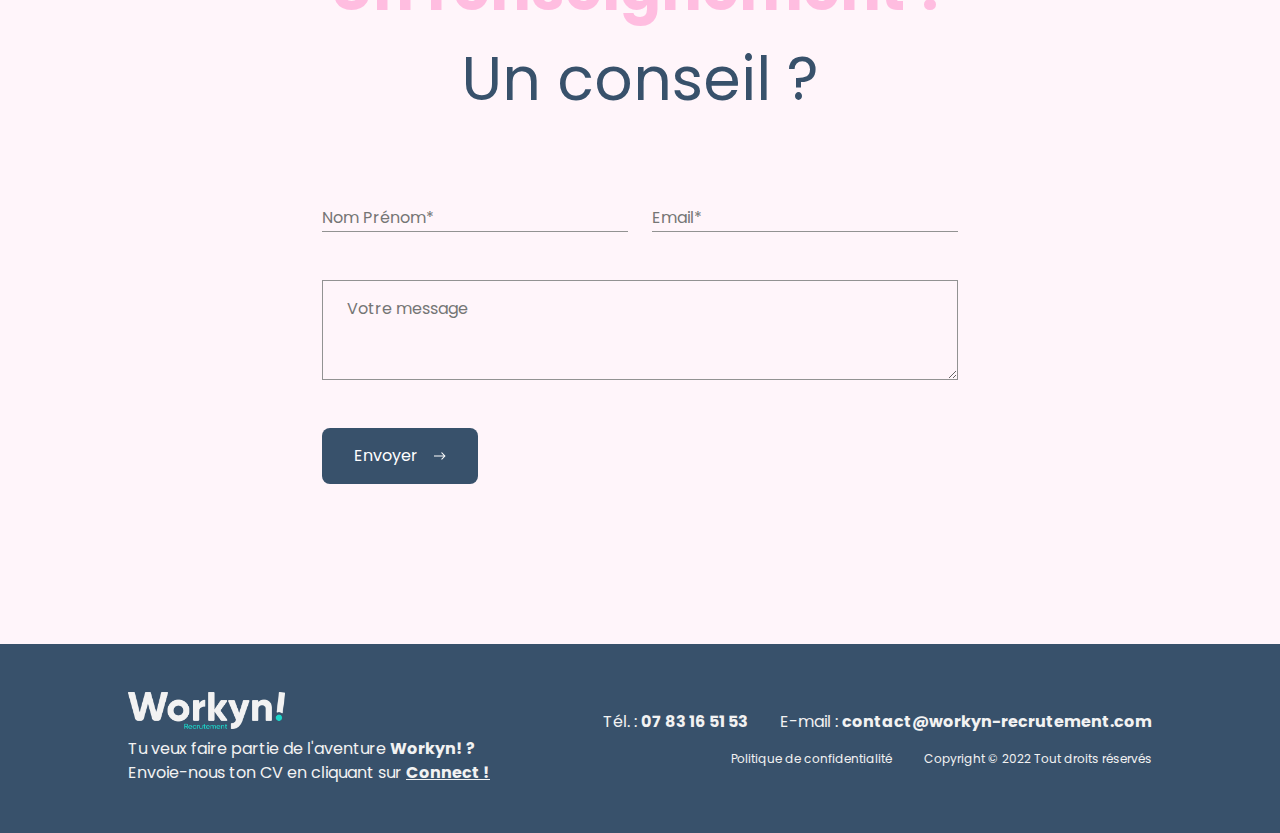
==== commit 6394aa17: "life" ====
--- a/commerce-et-luxe.html
+++ b/commerce-et-luxe.html
@@ -37,6 +37,7 @@
 </head>
 
 <body>
+
     <!-- ==================== HEADER ==================== -->
     <header class="  w_100 background_white">
         <div class="background_white box_shadow">
@@ -48,10 +49,33 @@
                         src="./sources/icons/workyn/blue/recrutement_1357_1334.png" alt="logo workyn">
                 </a>
                 <nav class="flex_center_center gap_24">
-                    <a class="nav_links fw_700 " href="./commerce-et-luxe.html">Commerce & Luxe</a>
-                    <a class="nav_links fw_700" href="./immobilier.html">Immobilier</a>
-                    <a class="nav_links fw_700" href="./legal-rh.html">Légal & RH</a>
-                    <a class="nav_links business" href="#section_goals_anchor">Qui sommes-nous ?</a>
+
+                    <div class="nav_links_menu_toggler js_nav_links_menu_toggler" aria-expanded="false">
+                        <button  class="nav_links business">
+                            <span>Nos domaines d’intervention</span>
+                            <span class="nav_links_arrow"></span>
+                        </button>
+                        <div class="nav_links_menu_content">
+                            <a href="./commerce-et-luxe.html" class="color_pink">
+                                <span></span>
+                                <span>Commerce & Luxe</span>
+                            </a>
+                            <a href="./immobilier.html" class="color_blue">
+                                <span></span>
+                                <span>Immobilier</span>
+                            </a>
+                            <a href="./life-sciences.html" class="color_green_life">
+                                <span></span>
+                                <span>Life Sciences</span>
+                            </a>
+                            <a href="./finance.html" class="color_purple">
+                                <span></span>
+                                <span>Finance</span>
+                            </a>
+                        </div>
+                    </div>
+
+
                     <a target="_blank" class="nav_links business" href="https://workyn.teamtailor.com/#jobs">Nos offres
                         d’emploi</a>
                     <a class="nav_links business" href="#section_contact_anchor">Contacts</a>
@@ -60,8 +84,7 @@
                     <div class="header_scroll dnone flex_center_center gap_24">
                         <p>|</p>
                         <a class="nav_links business" href="#section_contact_anchor">Je recrute</a>
-                        <a class="nav_links business" target="_blank" href="https://workyn.teamtailor.com/#jobs">Toutes
-                            nos
+                        <a class="nav_links business" target="_blank" href="https://workyn.teamtailor.com/#jobs">Toutes nos
                             offres</a>
                     </div>
                 </nav>
@@ -73,6 +96,7 @@
             </div>
         </div>
     </header>
+
     <!-- ==================== MAIN ==================== -->
     <main>
         <!-- ==================== SECTION 1 Introduction sous page ==================== -->
@@ -311,8 +335,7 @@
                 <div class="footer_container_right">
                     <div
                         class="flex flex_column_center_center_under_1200 gap_32 gap_8_under_1200 mb_16 mb_32_under_1200">
-                        <p class="text_center_under_1200">Tél. : <strong class="dblock_under_1200">07 57 90 77
-                                73</strong>
+                        <p class="text_center_under_1200">Tél. : <strong class="dblock_under_1200">07 83 16 51 53</strong>
                         </p>
                         <p class="text_center_under_1200">E-mail : <strong
                                 class="dblock_under_1200">contact@workyn-recrutement.com</strong></p>
--- a/style.css
+++ b/style.css
@@ -66,12 +66,19 @@
     --blue_strong: #38516B;
     --blue: #236FE0;
     --blue_light: #236FE014;
+    /* background: rgba(35, 111, 224, 0.08);*/
     --green: #1DD6C9;
     --green_light: #F5FFFE;
     --pink: #FFBDE0;
     --pink_light: #FFBDE026;
     --red: #800639;
     --red_light: #F8F2F5;
+    --purple: #710FAA;
+    --purple_light: #FEFBFF;
+    --green_life: #69D186;
+    --green_life_light: #69d18614;
+    /* rgba(105, 209, 134, 0.08) */
+
     /* SHADOW-1 */
     --shadow-1: 0px 4px 50px 0px rgba(56, 81, 107, 0.15);
 }
@@ -178,6 +185,38 @@
 
 .color_red_light {
     color: var(--red_light);
+}
+
+.background_purple {
+    background-color: var(--purple);
+}
+
+.color_purple {
+    color: var(--purple);
+}
+
+.background_purple_light {
+    background-color: var(--purple_light);
+}
+
+.color_purple_light {
+    color: var(--purple_light);
+}
+
+.background_green_life {
+    background-color: var(--green_life);
+}
+
+.color_green_life {
+    color: var(--green_life);
+}
+
+.background_green_life_light {
+    background-color: var(--green_life_light);
+}
+
+.color_green_life_light {
+    color: var(--green_life_light);
 }
 
 /*================================ FONTS =======================================*/
@@ -820,17 +859,128 @@
     border-bottom-color: var(--red);
 }
 
-nav>:nth-child(1):hover {
-    border-bottom-color: var(--pink);
-}
-
-nav>:nth-child(2):hover {
-    border-bottom-color: var(--blue);
-}
-
-nav>:nth-child(3):hover {
-    border-bottom-color: var(--red);
-}
+.nav_links.finance:hover {
+    border-bottom-color: var(--purple);
+}
+
+.nav_links.life:hover {
+    border-bottom-color: var(--green_life);
+}
+
+
+button.nav_links {
+    display: flex;
+    align-items: center;
+    gap: 8px;
+}
+
+.nav_links_arrow {
+    display: inline-block;
+    width: 12px;
+    height: 6px;
+    background-image: url('./sources/icons/arrow/arrow_down_blue_strong.svg');
+    background-size: cover;
+    background-position: center;
+    background-repeat: no-repeat;
+    transition: transform 0.2s;
+}
+
+.nav_links_menu_toggler {
+    position: relative;
+}
+
+.nav_links_menu_toggler[aria-expanded="true"] .nav_links_arrow {
+    transform: rotate(180deg);
+    /* équivalent à rotate-180 */
+}
+
+
+.nav_links_menu_content {
+    position: absolute;
+    margin-top: 16px;
+    background-color: white;
+    box-shadow: 0px 0px 28.2px 0px rgba(0, 0, 0, 0.05);
+    padding: 32px;
+    border-radius: 16px;
+    display: none;
+    flex-direction: column;
+    gap: 24px;
+    transform: translateX(-50%);
+    left: 50%;
+}
+
+.nav_links_menu_toggler[aria-expanded="true"] .nav_links_menu_content {
+    display: flex;
+}
+
+
+.nav_links_menu_content>a {
+    display: flex;
+    align-items: center;
+    gap: 10px;
+    padding: 8px;
+    border-radius: 8px;
+    font-size: 16px;
+    font-style: normal;
+    font-weight: 500;
+    line-height: 24px;
+    /* 150% */
+    letter-spacing: 0.5px;
+}
+
+.nav_links_menu_content>a:hover {
+    color: white;
+}
+
+.nav_links_menu_content>:nth-child(1):hover {
+    background-color: var(--pink);
+}
+
+.nav_links_menu_content>:nth-child(2):hover {
+    background-color: var(--blue);
+}
+
+.nav_links_menu_content>:nth-child(3):hover {
+    background-color: var(--green_life);
+}
+
+.nav_links_menu_content>:nth-child(4):hover {
+    background-color: var(--purple);
+}
+
+.nav_links_menu_content>a>span {
+    display: inline-block;
+    white-space: nowrap;
+}
+
+
+.nav_links_menu_content>a>span:first-of-type {
+    border-radius: 8px;
+    background-color: var(--white_break);
+    width: 44px;
+    height: 42px;
+    flex: none;
+    background-image: url('./sources/icons/workyn/blue/business_1357_1334.png');
+    background-size: 41% auto;
+    background-position: center;
+    background-repeat: no-repeat;
+}
+
+.nav_links_menu_content>:nth-child(2)>span:first-of-type {
+    background-image: url('./sources/icons/workyn/blue/realestate_1358_1334.png');
+}
+
+.nav_links_menu_content>:nth-child(3)>span:first-of-type {
+    background-image: url('./sources/icons/workyn/blue/life.svg');
+}
+
+
+.nav_links_menu_content>:nth-child(4)>span:first-of-type {
+    background-image: url('./sources/icons/workyn/blue/finance.svg');
+}
+
+
+
 
 /* pas possible car trop d'éléments au scroll */
 /* nav>:nth-child(3) {
@@ -929,6 +1079,17 @@
     nav>:nth-child(3) {
         margin-right: 0px;
     }
+
+    button.nav_links {
+        display: none;
+    }
+
+    .nav_links_menu_content {
+        display: flex;
+        position: static;
+        transform: none;
+    }
+
 }
 
 
@@ -1077,8 +1238,9 @@
 .section_brands_cards {
     padding: 0px 24px;
     position: relative;
-    display: flex;
-    flex-flow: row nowrap;
+    display: grid;
+    grid-template-columns: repeat(2, minmax(0, 413px));
+    /* 2 colonnes avec une largeur max de 413px */
     justify-content: center;
     gap: 36px;
 }
@@ -1087,8 +1249,6 @@
     border-radius: 32px;
     padding: 48px 40px;
     position: relative;
-    width: calc(33.33% - 24px);
-    max-width: 413px;
 }
 
 .section_brands_card_logo {
@@ -1133,20 +1293,6 @@
 
 @media only screen and (max-width: 992px) {
 
-    .section_brands_cards {
-        flex-flow: column nowrap;
-        align-items: center;
-    }
-
-    .section_brands_card {
-        width: 100%;
-        max-width: 413px;
-    }
-
-    .section_brands_card {
-        padding: 32px;
-    }
-
     .section_brands_card_logo {
         width: 268px;
         margin: 0 auto 24px auto;
@@ -1156,6 +1302,15 @@
 
 
 @media only screen and (max-width: 768px) {
+    .section_brands_cards {
+        grid-template-columns: repeat(1, minmax(0, 413px));
+    }
+
+
+    .section_brands_card {
+        padding: 32px;
+    }
+
     .section_brands_content {
         padding: 45px 124px 80px 124px;
     }
@@ -1391,7 +1546,7 @@
     width: 100%;
     height: 60%;
     background-color: var(--pink_light);
-    z-index: -1;
+
 }
 
 .section_goals.realestate::before {
@@ -1402,7 +1557,13 @@
     background-color: var(--red_light);
 }
 
-
+.section_goals.finance::before {
+    background-color: var(--purple_light);
+}
+
+.section_goals.life::before {
+    background-color: var(--green_life_light);
+}
 
 .section_goals_ribbon_container {
     position: absolute;
@@ -1418,6 +1579,11 @@
     max-width: 436px;
 }
 
+.section_goals_content_img.life {
+    padding-top: 115px;
+    max-width: 436px;
+}
+
 .section_goals_content_img>img {
     width: 100%;
     filter: drop-shadow(4px 4px 9px rgba(0, 0, 0, 0.10));
@@ -1451,25 +1617,40 @@
     max-width: 676px;
 }
 
+.section_goals_content.finance h3 {
+    max-width: 676px;
+}
+
+.section_goals_content.life h3 {
+    max-width: 655px;
+}
+
 @media only screen and (min-width: 1200px) {
     .section_goals_content_text img:first-of-type {
         top: 30px;
     }
 
 
-    .section_goals_content_text.legal img:first-of-type {
+    .section_goals_content_text.legal img:first-of-type,
+    .section_goals_content_text.finance img:first-of-type {
         left: -83px;
     }
+
+    /*     .section_goals_content_text.finance img:last-of-type {
+        bottom: 10px;
+    } */
 
     .section_goals_content_text img:last-of-type {
         bottom: 30px;
     }
 
-    .section_goals_content_text.legal {
+    .section_goals_content_text.legal,
+    .section_goals_content_text.finance {
         padding-top: 80px;
     }
 
-    .section_goals_content.legal>.section_goals_content_img{
+    .section_goals_content.legal>.section_goals_content_img,
+    .section_goals_content.finance>.section_goals_content_img {
         padding-top: 174px;
     }
 }
@@ -1547,17 +1728,28 @@
     flex-wrap: wrap;
 }
 
-.section_expert_separator.realestate {
+.section_expert_container.life {
+    max-width: 992px;
+    padding: 48px 64px;
+    flex-wrap: wrap;
+    margin-bottom: 80px;
+}
+
+.section_expert_container.realestate .section_expert_separator,
+.section_expert_container.life .section_expert_separator {
     width: 1.5px;
     height: 25px;
     background-color: var(--blue_strong);
 }
 
-.section_expert_container.realestate h3 {
-    white-space: nowrap
-}
-
-.section_expert_container.realestate {
+
+.section_expert_container.realestate h3,
+.section_expert_container.life h3 {
+    white-space: nowrap;
+}
+
+.section_expert_container.realestate,
+.section_expert_container.life {
     gap: 20px;
 }
 
@@ -1575,11 +1767,25 @@
     row-gap: 20px;
 }
 
+.section_expert_container.finance {
+    padding: 0;
+    border-radius: unset;
+    display: flex;
+    flex-flow: row nowrap;
+    justify-content: center;
+    column-gap: 28px;
+    row-gap: 20px;
+}
+
 .section_expert_domain {
     min-width: 282px;
     display: flex;
     flex-flow: column nowrap;
     gap: 21px;
+}
+
+.section_expert_container.finance>.section_expert_domain {
+    flex: 1;
 }
 
 .section_expert_domain::before {
@@ -1605,6 +1811,47 @@
     background-image: url('./sources/logos/sectors/legal/card4.svg');
 }
 
+.section_expert_container>:nth-child(1):before {
+    background-image: url('./sources/logos/sectors/finance/card1.svg');
+}
+
+.section_expert_container>:nth-child(2):before {
+    background-image: url('./sources/logos/sectors/finance/card2.svg');
+}
+
+.section_expert_container>:nth-child(3):before {
+    background-image: url('./sources/logos/sectors/finance/card3.svg');
+}
+
+.section_expert_container.life1>:nth-child(1)::before{
+    background-image: url('./sources/logos/sectors/life/card1.svg');
+}
+
+.section_expert_container.life1>:nth-child(2)::before{
+    background-image: url('./sources/logos/sectors/life/card2.svg');
+}
+
+.section_expert_container.life1>:nth-child(3)::before{
+    background-image: url('./sources/logos/sectors/life/card3.svg');
+}
+
+.section_expert_container.life2>:nth-child(1)::before{
+    background-image: url('./sources/logos/sectors/life/card4.svg');
+}
+
+.section_expert_container.life2>:nth-child(2)::before{
+    background-image: url('./sources/logos/sectors/life/card5.svg');
+}
+
+.section_expert_container.life2>:nth-child(3)::before{
+    background-image: url('./sources/logos/sectors/life/card6.svg');
+}
+
+.section_expert_container.life2{
+    padding-top: 80px;
+}
+
+
 
 .section_expert_domain_content {
     padding: 16px 16px 16px 24px;
@@ -1614,6 +1861,11 @@
     flex: auto;
 }
 
+.section_expert_container.finance .section_expert_domain_content {
+    padding: 24px;
+
+}
+
 .section_expert_domain_content ul {
     list-style-position: outside;
     margin-left: 16px;
@@ -1631,7 +1883,9 @@
 }
 
 @media only screen and (max-width: 1400px) {
-    .section_expert_container.legal {
+
+    .section_expert_container.legal,
+    .section_expert_container.finance {
         flex-flow: row wrap;
     }
 
@@ -1656,12 +1910,14 @@
         height: 1.5px;
     }
 
-    .section_expert_container.realestate {
+    .section_expert_container.realestate,
+    .section_expert_container.life {
         flex-direction: column;
         padding: 48px 16px;
     }
 
-    .section_expert_separator.realestate {
+    .section_expert_container.realestate .section_expert_separator,
+    .section_expert_container.life .section_expert_separator {
         rotate: 90deg;
     }
 }
@@ -1675,6 +1931,10 @@
     .section_expert_domain::before {
         width: 100px;
         height: 100px;
+    }
+
+    .section_expert_container.life2{
+        padding-top: 20px;
     }
 
 }
